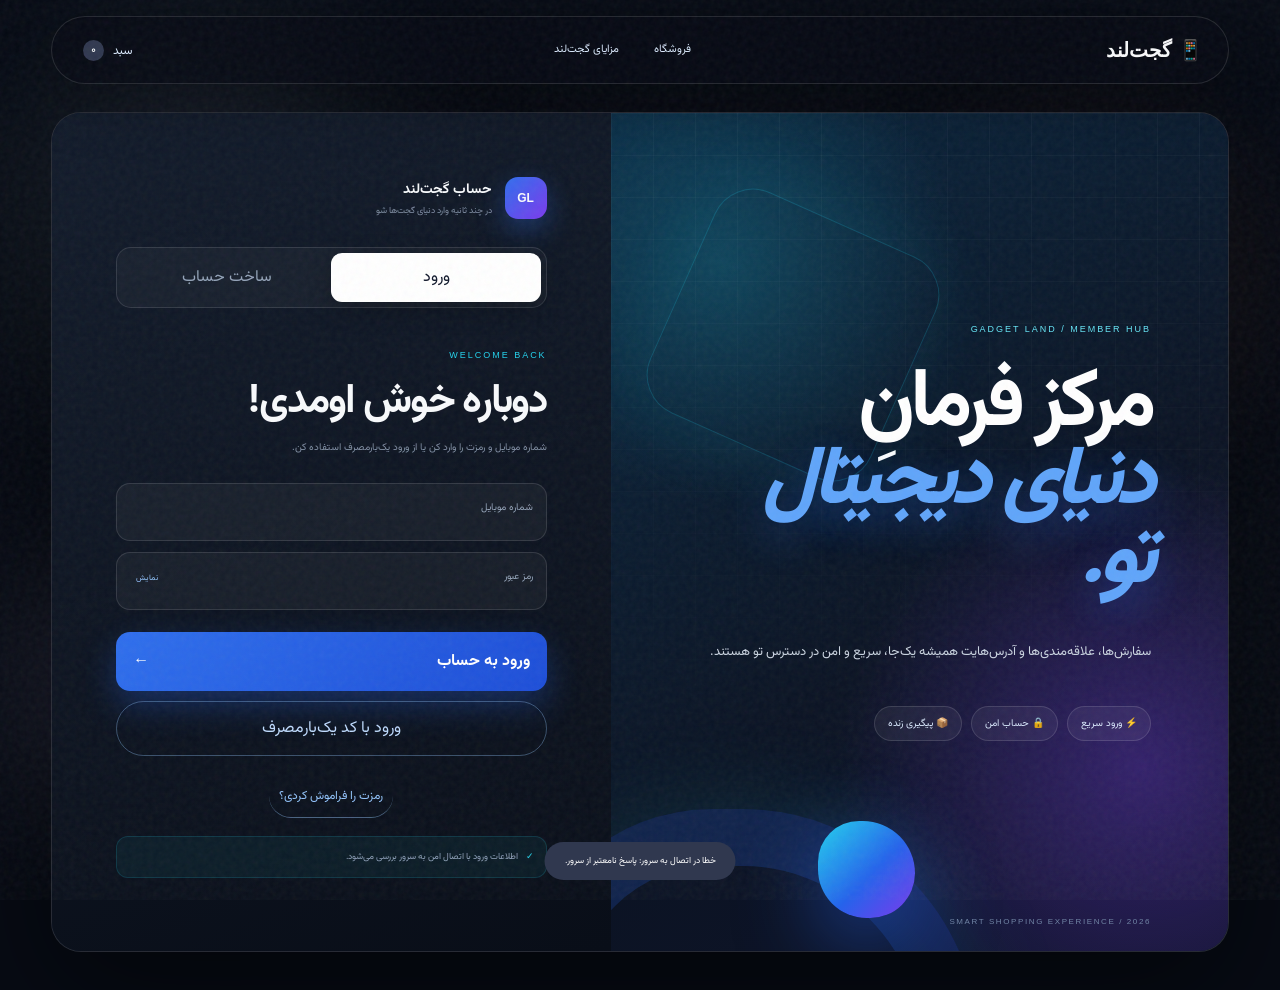
==== account.html @ 2167bb71 "first commit" ====
<!doctype html><html lang="fa" dir="rtl"><head><meta charset="UTF-8"><meta name="viewport" content="width=device-width,initial-scale=1"><title>حساب من — گجت‌لند</title><link rel="preconnect" href="https://fonts.googleapis.com"><link rel="preconnect" href="https://fonts.gstatic.com" crossorigin><link href="https://fonts.googleapis.com/css2?family=Vazirmatn:wght@300;400;500;600;700;800&display=swap" rel="stylesheet"><link rel="stylesheet" href="styles.css?v=8"><link rel="stylesheet" href="responsive.css"><link rel="stylesheet" href="account.css"><link rel="stylesheet" href="account-enhancements.css?v=1"><link rel="stylesheet" href="customer-experience.css?v=1"><link rel="stylesheet" href="address-management.css?v=1"><link rel="stylesheet" href="auth-moderation.css?v=1"><link rel="stylesheet" href="gadget-theme.css?v=2"><link rel="stylesheet" href="account-gadget.css?v=1"></head><body class="account-page"><canvas id="account-fluid"></canvas><div class="grain"></div><header><a class="brand brand-logo" href="index.html"><span class="gadget-logo">📱 گجت‌لند</span></a><nav><a href="shop.html">فروشگاه</a><a href="index.html#features">مزایای گجت‌لند</a></nav><div class="actions"><button onclick="location.href='checkout.html'">سبد <span class="cart-count">۰</span></button></div></header>
<main><section class="auth-shell"><div class="auth-art"><span class="eyebrow">GADGET LAND / MEMBER HUB</span><h1>مرکز فرمانِ<br><i>دنیای دیجیتال تو.</i></h1><p>سفارش‌ها، علاقه‌مندی‌ها و آدرس‌هایت همیشه یک‌جا، سریع و امن در دسترس تو هستند.</p><div class="auth-benefits"><span>⚡ ورود سریع</span><span>🔒 حساب امن</span><span>📦 پیگیری زنده</span></div><div class="auth-jewel" aria-hidden="true"><i></i></div><small>SMART SHOPPING EXPERIENCE / 2026</small></div><div class="auth-card"><div class="auth-card-head"><span class="auth-mark">GL</span><div><b>حساب گجت‌لند</b><small>در چند ثانیه وارد دنیای گجت‌ها شو</small></div></div><div class="auth-tabs"><button class="active" data-auth="login">ورود</button><button data-auth="register">ساخت حساب</button></div>
<form class="auth-form active" data-form="login" novalidate><span class="eyebrow">WELCOME BACK</span><h2>دوباره خوش اومدی!</h2><p class="auth-intro">شماره موبایل و رمزت را وارد کن یا از ورود یک‌بارمصرف استفاده کن.</p><div class="field"><input name="phone" inputmode="numeric" autocomplete="tel" maxlength="11" placeholder=" " required><label>شماره موبایل</label><small></small></div><div class="field"><input name="password" type="password" autocomplete="current-password" placeholder=" " required><label>رمز عبور</label><button type="button" class="show-pass">نمایش</button><small></small></div><button class="submit-auth">ورود به حساب <span>←</span></button><button type="button" class="forgot-open">رمزت را فراموش کردی؟</button><p class="demo-note"><i>✓</i> اطلاعات ورود با اتصال امن به سرور بررسی می‌شود.</p></form>
<form class="auth-form" data-form="register" novalidate><span class="eyebrow">CREATE YOUR ACCOUNT</span><h2>شروع یک تجربه هوشمند.</h2><p class="auth-intro">حسابت را بساز تا خرید و پیگیری سفارش‌ها ساده‌تر از همیشه باشد.</p><div class="field"><input name="name" autocomplete="name" placeholder=" " required><label>نام و نام خانوادگی</label><small></small></div><div class="field"><input name="phone" inputmode="numeric" autocomplete="tel" maxlength="11" placeholder=" " required><label>شماره موبایل</label><small></small></div><div class="field"><input name="password" type="password" autocomplete="new-password" placeholder=" " required><label>رمز عبور؛ حداقل ۸ کاراکتر</label><button type="button" class="show-pass">نمایش</button><small></small></div><label class="consent"><input type="checkbox" required><i></i><span>قوانین حریم خصوصی و شرایط عضویت را می‌پذیرم.</span></label><button class="submit-auth">ساخت حساب <span>←</span></button></form></div></section>
<section class="dashboard"><aside class="dash-nav"><a class="brand brand-logo" href="index.html"><span class="gadget-logo">📱 گجت‌لند</span></a><div class="member"><div class="avatar">—</div><div><b data-user-name>در حال بارگذاری</b><small data-user-phone>—</small></div></div><nav><button class="active" data-panel="overview"><i>◇</i>نمای کلی</button><button data-panel="orders"><i>□</i>سفارش‌های من <span>۰</span></button><button data-panel="favorites"><i>♡</i>علاقه‌مندی‌ها <span>۰</span></button><button data-panel="addresses"><i>⌖</i>آدرس‌ها</button><button data-panel="profile"><i>○</i>اطلاعات حساب</button></nav><button class="logout">خروج از حساب ←</button></aside><div class="dash-content"><div class="dash-top"><div><span class="eyebrow">MY gadgetland</span><h1>سلام، <i data-first-name>دوست من</i>.</h1></div><a href="shop.html">ادامه خرید ←</a></div>
<section class="dash-panel active" data-panel-view="overview"><div class="stat-grid"><article><span>در حال بارگذاری اطلاعات حساب…</span></article></div><div class="current-order"><p>در حال دریافت سفارش‌ها از سرور…</p></div></section>
<section class="dash-panel" data-panel-view="orders"><div class="section-title"><div><span class="eyebrow">ORDER HISTORY</span><h2>سفارش‌های من</h2></div></div><div class="order-list"><p>در حال دریافت سفارش‌ها…</p></div></section>
<section class="dash-panel" data-panel-view="favorites"><div class="section-title"><div><span class="eyebrow">SAVED PIECES</span><h2>علاقه‌مندی‌ها</h2></div></div><div class="favorite-grid"><p>در حال دریافت علاقه‌مندی‌ها…</p></div></section>
<section class="dash-panel" data-panel-view="addresses"><div class="section-title"><div><span class="eyebrow">ADDRESS BOOK</span><h2>آدرس‌های من</h2></div><button class="add-address">+ آدرس جدید</button></div><div class="address-list"><p>در حال دریافت آدرس‌ها…</p></div><form class="address-form"></form></section>
<section class="dash-panel" data-panel-view="profile"><div class="section-title"><div><span class="eyebrow">PROFILE</span><h2>اطلاعات حساب</h2></div></div><form class="profile-form"><p>در حال دریافت پروفایل…</p></form></section></div></section></main>
<div class="forgot-modal"><div><button class="forgot-close">×</button><span class="eyebrow">RESET PASSWORD</span><h2>بازیابی رمز</h2><p>برای بازیابی امن حساب با پشتیبانی فروشگاه تماس بگیر.</p><div class="field"><input inputmode="numeric" placeholder=" "><label>شماره موبایل</label></div><button class="send-code">راهنمای بازیابی</button></div></div><div class="account-toast" role="status"></div><script src="account.js?v=12"></script><script src="customer-orders.js?v=1"></script><script src="account-otp.js?v=2"></script><script src="account-addresses.js?v=1"></script></body></html>
---- styles.css ----
@keyframes loader-failsafe{to{opacity:0;visibility:hidden;pointer-events:none}}.loader{animation:loader-failsafe .35s 3s forwards}
:root{--ink:#30384f;--blue:#cfe8ff;--red:#ffb8b4;--yellow:#ffe796;--white:#fffaf2;--lilac:#d9ccff;--ease:cubic-bezier(.16,1,.3,1)}*{box-sizing:border-box}html{scroll-behavior:smooth}body{margin:0;background:var(--white);color:var(--ink);font-family:Vazirmatn,Tahoma,sans-serif;overflow-x:hidden}body.lock{overflow:hidden}a{color:inherit;text-decoration:none}button,select{font:inherit;color:inherit}button{cursor:pointer}#fluid{position:fixed;inset:0;width:100%;height:100%;z-index:-2}.grain{position:fixed;inset:0;z-index:30;pointer-events:none;opacity:.035;background-image:url("data:image/svg+xml,%3Csvg viewBox='0 0 180 180' xmlns='http://www.w3.org/2000/svg'%3E%3Cfilter id='n'%3E%3CfeTurbulence type='fractalNoise' baseFrequency='.9' numOctaves='3'/%3E%3C/filter%3E%3Crect width='100%25' height='100%25' filter='url(%23n)'/%3E%3C/svg%3E")}.loader{position:fixed;inset:0;z-index:100;background:#edf6ff;display:grid;place-content:center;gap:20px;text-align:center;clip-path:inset(0);transition:clip-path 1.1s var(--ease)}.loader.done{clip-path:inset(0 0 100%);pointer-events:none}.loader i{width:85px;height:85px;border-radius:46% 54% 38% 62%;background:linear-gradient(135deg,var(--red),var(--yellow),var(--blue));animation:morph 1.4s ease-in-out infinite alternate}.loader span,.eyebrow{font:500 9px sans-serif;letter-spacing:.22em}.loader b{font:300 11px sans-serif}header{position:fixed;z-index:20;top:18px;right:3%;left:3%;height:64px;padding:0 25px;border:1px solid rgba(255,255,255,.75);background:rgba(255,255,255,.4);backdrop-filter:blur(20px);border-radius:99px;display:flex;align-items:center;justify-content:space-between;box-shadow:0 15px 45px rgba(63,79,116,.08)}.brand{font:700 19px sans-serif}.brand sup{color:#ff6d67}header nav{display:flex;gap:35px;font-size:11px}header nav a{border-bottom:1px solid transparent;transition:.3s}header nav a:hover{border-color:currentColor}.actions{display:flex;gap:8px}.actions button{border:0;background:transparent;font-size:12px}.actions [data-cart]{border:1px solid rgba(48,56,79,.3);border-radius:99px;padding:8px 14px}.cart-count{display:inline-grid;place-items:center;background:var(--ink);color:white;width:21px;height:21px;border-radius:50%;margin-right:6px}
.hero{height:100svh;min-height:700px;position:relative;overflow:hidden;padding:120px 6vw 50px;display:flex;align-items:center}.hero-media{position:absolute;inset:0}.hero-media:after{content:"";position:absolute;inset:0;background:linear-gradient(90deg,transparent 22%,rgba(255,250,242,.2) 52%,rgba(255,250,242,.9) 82%)}.hero-media img{width:100%;height:100%;object-fit:cover;animation:heroFloat 9s ease-in-out infinite alternate}.halo{position:absolute;left:23%;top:42%;width:25vw;aspect-ratio:1;border:1px solid rgba(255,255,255,.8);border-radius:50%;box-shadow:0 0 0 30px rgba(255,255,255,.1),0 0 0 70px rgba(255,255,255,.06);animation:pulse 4s ease-in-out infinite}.hero-copy{position:relative;z-index:2;width:52%;margin-right:auto}.hero h1{font-size:clamp(5rem,11vw,11rem);line-height:.75;letter-spacing:-.08em;margin:35px 0}.hero h1 span{display:block}.hero h1 i{font-weight:300;color:#e96f69}.hero-copy p{max-width:390px;line-height:2;font-size:13px}.cta{margin-top:26px;width:190px;border:1px solid rgba(48,56,79,.38);border-radius:99px;padding:9px 10px 9px 20px;display:flex;align-items:center;justify-content:space-between;font-size:11px}.cta b{display:grid;place-items:center;width:43px;height:43px;border-radius:50%;background:var(--ink);color:white}.tag{position:absolute;z-index:3;width:95px;height:95px;border:1px solid white;border-radius:50%;background:rgba(255,255,255,.25);backdrop-filter:blur(10px);display:grid;place-content:center;text-align:center;font:8px/1.5 sans-serif;letter-spacing:.15em}.t1{left:7%;top:24%;animation:tagFloat 4s ease-in-out infinite}.t2{left:39%;bottom:17%;animation:tagFloat 5s -2s ease-in-out infinite}.side-index{position:absolute;z-index:3;right:3%;top:45%;writing-mode:vertical-rl;font:9px sans-serif}.side-index i{display:inline-block;width:1px;height:65px;background:currentColor;margin:12px 4px}.scroll-note{position:absolute;z-index:3;left:5%;bottom:28px;font-size:9px}.scroll-note i{display:inline-block;width:65px;height:1px;background:currentColor;margin-right:12px}.marquee{background:var(--ink);color:white;padding:12px 0;overflow:hidden;white-space:nowrap;transform:rotate(-1deg);position:relative;z-index:4}.marquee div{font:10px sans-serif;letter-spacing:.13em;word-spacing:22px;animation:marquee 18s linear infinite}
.intro{min-height:100vh;padding:12vw 7vw;position:relative;background:linear-gradient(145deg,#fffaf2,#f6e9ff 55%,#dff3ff);overflow:hidden}.intro h2,.catalog h2,.journal h2,footer h2{font-size:clamp(3.8rem,8vw,8.5rem);line-height:.95;letter-spacing:-.06em;margin:5vw 0;position:relative;z-index:2}.intro h2 em,.catalog h2 i,.journal h2 i,footer h2 i{font-weight:300}.intro-foot{display:flex;justify-content:flex-end;gap:12vw;align-items:end;position:relative;z-index:2}.intro-foot p{max-width:420px;line-height:2}.intro-foot span{font-size:10px;line-height:2}.intro-orb{position:absolute;width:42vw;aspect-ratio:1;left:-10%;bottom:-30%;background:linear-gradient(135deg,var(--red),var(--yellow),var(--blue));border-radius:60% 40% 55% 45%;filter:blur(3px);box-shadow:0 0 80px rgba(159,169,255,.35);animation:morph 6s ease-in-out infinite alternate}
.catalog{background:#fffaf3;padding:11vw 5vw;position:relative}.catalog-head{display:flex;justify-content:space-between;align-items:end}.catalog-head h2{margin-bottom:30px}.catalog-tools{display:flex;gap:30px;align-items:center;font-size:10px}.catalog-tools button,.catalog-tools select{border:0;border-bottom:1px solid;background:transparent;padding:10px}.filters{border-top:1px solid rgba(48,56,79,.18);border-bottom:1px solid rgba(48,56,79,.18);padding:17px 0;display:flex;gap:7vw;margin-bottom:45px;max-height:100px;transition:.5s var(--ease);overflow:hidden}.filters.closed{max-height:0;padding:0;border:0}.filters div{display:flex;align-items:center;gap:8px}.filters span{font-size:9px;margin-left:15px;opacity:.55}.filters button{border:1px solid rgba(48,56,79,.18);background:transparent;border-radius:99px;padding:7px 13px;font-size:10px}.filters button.active{background:var(--ink);color:white}.product-grid{display:grid;grid-template-columns:repeat(3,1fr);gap:14px}.product{transition:.6s var(--ease)}.product.hide{display:none}.product-media{height:48vw;max-height:620px;position:relative;overflow:hidden;background:var(--tone);border-radius:3px}.product-art{position:absolute;inset:0;display:grid;place-items:center}.jewel{width:42%;aspect-ratio:1;border:clamp(10px,1.4vw,21px) solid var(--metal);border-radius:50%;box-shadow:inset 5px 7px 12px rgba(255,255,255,.8),5px 15px 25px rgba(67,72,99,.16);transform:rotate(-20deg);transition:1s var(--ease)}.jewel:after{content:"";position:absolute;width:28%;aspect-ratio:1;background:var(--gem);border:5px solid var(--metal);border-radius:45% 55% 50%;top:2%;left:50%;transform:translate(-50%,-50%);box-shadow:0 5px 18px rgba(72,83,130,.2)}.product:hover .jewel{transform:rotate(18deg) scale(1.13)}.product-media:after{content:"";position:absolute;inset:0;background:linear-gradient(120deg,transparent 35%,rgba(255,255,255,.55) 50%,transparent 65%);transform:translateX(-120%);transition:1s}.product:hover .product-media:after{transform:translateX(120%)}.badge{position:absolute;top:15px;right:15px;background:white;padding:6px 10px;border-radius:99px;font-size:8px}.quick{position:absolute;right:12px;left:12px;bottom:12px;border:0;background:rgba(255,255,255,.82);backdrop-filter:blur(12px);padding:13px;transform:translateY(70px);transition:.5s var(--ease)}.product:hover .quick{transform:none}.product-info{display:flex;justify-content:space-between;padding:15px 4px}.product-info h3{font-size:13px;margin:0 0 5px}.product-info span,.product-info small{font-size:10px}.product-info small{opacity:.5}.more{display:block;margin:70px auto 0;border:1px solid;border-radius:99px;background:transparent;padding:16px 25px}.more span{margin-right:35px}
.journal{min-height:100vh;background:var(--yellow);display:grid;grid-template-columns:1fr 1fr;align-items:center;padding:8vw;gap:8vw}.journal-visual{height:70vh;background:linear-gradient(145deg,var(--red),var(--lilac),var(--blue));position:relative;display:grid;place-items:center;overflow:hidden}.journal-visual>span{font:700 clamp(2rem,5vw,5rem)/.9 sans-serif;color:white;z-index:2}.jewel-loop{position:absolute;width:52%;aspect-ratio:1;border:28px solid white;border-radius:50%;box-shadow:0 20px 50px rgba(60,60,100,.18);animation:loop 8s linear infinite}.journal p{line-height:2;max-width:380px}.journal a{display:inline-block;margin-top:25px;border-bottom:1px solid;font-size:11px}footer{padding:10vw 6vw 3vw;background:var(--ink);color:white}footer h2{color:white}footer h2 i{color:var(--yellow)}footer>div{display:flex;justify-content:space-between;border-top:1px solid #626a7c;padding-top:25px;font:9px sans-serif}
.cart{position:fixed;z-index:51;top:0;left:0;width:min(440px,100%);height:100%;background:#fffaf3;padding:25px;transform:translateX(-105%);transition:.7s var(--ease);display:flex;flex-direction:column}.cart.open{transform:none}.cart-head{display:flex;justify-content:space-between;border-bottom:1px solid #ddd}.cart-close{border:0;background:none;font-size:28px}.cart-items{overflow:auto}.cart-empty{text-align:center;margin:auto}.cart-empty div{font-size:50px;color:#f09a96}.cart-foot{border-top:1px solid #ddd;padding-top:20px;display:none}.cart-foot>div{display:flex;justify-content:space-between}.cart-foot>button{width:100%;border:0;background:var(--ink);color:white;padding:16px;margin-top:18px}.cart-item{display:grid;grid-template-columns:70px 1fr auto;gap:12px;padding:15px 0;border-bottom:1px solid #eee}.cart-thumb{background:var(--tone);display:grid;place-items:center}.cart-thumb i{width:30px;height:30px;border:6px solid silver;border-radius:50%}.cart-item h4{margin:5px 0;font-size:12px}.cart-item button{border:0;background:none}.scrim{position:fixed;z-index:50;inset:0;background:rgba(35,40,55,.25);backdrop-filter:blur(4px);opacity:0;pointer-events:none;transition:.5s}.scrim.on{opacity:1;pointer-events:auto}.toast{position:fixed;z-index:60;bottom:25px;right:50%;transform:translate(50%,90px);background:var(--ink);color:white;padding:12px 25px;border-radius:99px;font-size:10px;transition:.5s}.toast.show{transform:translate(50%,0)}.cursor{position:fixed;z-index:80;top:0;left:0;width:32px;height:32px;border:1px solid #596078;border-radius:50%;pointer-events:none}.cursor i{position:absolute;width:4px;height:4px;background:#596078;border-radius:50%;inset:13px}
@keyframes morph{to{border-radius:35% 65% 63% 37%;transform:rotate(25deg) scale(1.08)}}@keyframes heroFloat{to{transform:scale(1.045) translateY(-8px)}}@keyframes pulse{50%{transform:scale(1.12);opacity:.55}}@keyframes tagFloat{50%{transform:translateY(-14px) rotate(5deg)}}@keyframes marquee{to{transform:translateX(50%)}}@keyframes loop{to{transform:rotateY(360deg) rotateZ(25deg)}}
@media(max-width:800px){.cursor{display:none}header{padding:0 15px}header nav{display:none}.hero{min-height:650px}.hero-media:after{background:linear-gradient(0deg,rgba(255,250,242,.95),transparent 70%)}.hero-media img{object-position:35% center}.hero-copy{width:100%;align-self:flex-end}.hero h1{font-size:21vw}.tag{width:70px;height:70px}.t1{top:17%}.t2{left:auto;right:8%;bottom:38%}.catalog,.intro{padding:28vw 20px}.intro h2,.catalog h2,.journal h2{font-size:15vw}.intro-foot,.catalog-head{display:block}.catalog-tools{margin:35px 0}.filters{display:block;max-height:180px}.filters div{overflow:auto;margin:8px 0}.filters button{white-space:nowrap}.product-grid{grid-template-columns:repeat(2,1fr);gap:8px}.product-media{height:65vw}.quick{transform:none;font-size:9px}.journal{grid-template-columns:1fr;padding:25vw 20px}.journal-visual{height:55vh}footer{padding:25vw 20px 30px}}@media(prefers-reduced-motion:reduce){*{animation-duration:.01ms!important;scroll-behavior:auto!important}}
.cursor{opacity:0;transform:translate3d(-64px,-64px,0);transition:opacity .18s ease}.cursor.is-active{opacity:1}
/* Keep the longevity badge clear of the hero headline on mobile. */
@media(max-width:800px){.hero .t2{left:7%;right:auto;top:31%;bottom:auto}}
---- responsive.css ----
.liquid-balls{position:absolute;inset:0;z-index:2;pointer-events:none}.liquid-ball{position:absolute;display:block;border-radius:48% 52% 44% 56%;will-change:transform;box-shadow:inset -12px -14px 28px rgba(70,78,115,.12),inset 10px 12px 24px rgba(255,255,255,.62),0 24px 55px rgba(65,83,130,.15);animation:ballMorph 6s ease-in-out infinite alternate}.ball-blue{width:105px;height:105px;left:46%;top:18%;background:radial-gradient(circle at 32% 25%,#fff,#acd9ff 45%,#91bff0)}.ball-red{width:72px;height:72px;left:17%;bottom:10%;background:radial-gradient(circle at 30% 20%,#ffece8,#ffaaa5 50%,#ee827e);animation-delay:-2s}.ball-yellow{width:54px;height:54px;left:7%;top:58%;background:radial-gradient(circle at 28% 22%,#fff,#ffe58c 52%,#efc956);animation-delay:-4s}.ball-glass{width:130px;height:130px;right:43%;bottom:7%;border:1px solid rgba(255,255,255,.85);background:radial-gradient(circle at 30% 25%,rgba(255,255,255,.7),rgba(196,225,255,.18) 55%,rgba(255,184,180,.22));backdrop-filter:blur(4px);animation-delay:-3s}@keyframes ballMorph{0%{border-radius:48% 52% 44% 56%;rotate:-8deg}50%{border-radius:62% 38% 58% 42%;translate:0 -14px}100%{border-radius:39% 61% 35% 65%;rotate:12deg;translate:8px 9px}}
@media(max-width:800px){header{top:10px;right:12px;left:12px;height:55px;padding:0px 13px}.brand{font-size:16px}.actions [data-cart]{padding:6px 10px}.hero{height:100svh;min-height:680px;padding:80px 18px 26px;align-items:flex-end}.hero-media img{object-position:31% center;transform:scale(1.08)}.hero-media:after{background:linear-gradient(0deg,#fffaf2 5%,rgba(255,250,242,.9) 35%,rgba(255,250,242,.08) 68%)}.hero-copy{width:100%;padding-bottom:45px}.hero h1{font-size:20vw;line-height:.72;margin:18px 0}.hero-copy p{font-size:11px;line-height:1.9;max-width:280px}.cta{width:165px;margin-top:15px}.cta b{width:36px;height:36px}.eyebrow{font-size:7px}.side-index{display:none}.scroll-note{left:18px;bottom:16px}.tag{font-size:6px}.t1{left:7%;top:17%}.t2{right:6%;left:auto;bottom:43%}.ball-blue{width:72px;height:72px;left:70%;top:21%}.ball-red{width:52px;height:52px;left:13%;bottom:34%}.ball-yellow{width:38px;height:38px;left:52%;top:33%}.ball-glass{width:82px;height:82px;right:8%;bottom:24%}.intro{padding:25vw 18px}.intro h2{font-size:14vw}.catalog{padding:24vw 14px}.catalog h2{font-size:14vw}.catalog-tools{width:100%;gap:8px}.catalog-tools label{display:flex;align-items:center}.filters{margin-bottom:22px}.product-grid{grid-template-columns:repeat(2,minmax(0,1fr))}.product-info{display:block}.product-info>span{display:block;margin-top:5px}.product-info h3{font-size:11px}.product-media{height:68vw}.journal{padding:22vw 18px;gap:40px}.journal h2{font-size:14vw}.journal-visual{height:52vh}.cart{padding:18px}.intro-orb{width:95vw}.cursor{display:none}}
@media(max-width:390px){.actions>button:first-child{display:none}.hero h1{font-size:22vw}.hero-copy p{max-width:245px}.tag.t2{display:none}.product-grid{grid-template-columns:1fr}.product-media{height:112vw}.product-info{display:flex}.filters div{gap:5px}.filters button{padding:6px 10px}.journal-visual{height:46vh}}
---- account.css ----
.account-page{min-height:100vh;background:#f8f5ef}.account-page header{position:absolute}.account-page main{min-height:100vh;padding:115px 4vw 50px}.auth-shell{min-height:calc(100vh - 165px);display:grid;grid-template-columns:1.08fr .92fr;max-width:1350px;margin:auto;box-shadow:0 35px 100px rgba(53,61,88,.12)}.auth-art{position:relative;overflow:hidden;padding:7vw;background:linear-gradient(145deg,#cde7ff,#eee2ff 50%,#ffd9ce);display:flex;flex-direction:column;justify-content:center}.auth-art h1{font-size:clamp(5rem,9vw,10rem);line-height:.72;letter-spacing:-.08em;margin:35px 0;position:relative;z-index:2}.auth-art h1 i{color:#ec716b;font-weight:300}.auth-art p{max-width:390px;font-size:11px;line-height:2}.auth-art>small{position:absolute;bottom:25px;font:8px sans-serif;letter-spacing:.2em}.auth-jewel{position:absolute;width:35vw;aspect-ratio:1;left:-12%;bottom:-25%;border:4vw solid rgba(255,255,255,.46);border-radius:45% 55% 52% 48%;animation:accountMorph 7s ease-in-out infinite alternate}.auth-jewel i{position:absolute;width:28%;aspect-ratio:1;background:linear-gradient(135deg,#fff,#ffe795 40%,#ff9c96);border-radius:44% 56% 48% 52%;right:2%;top:-13%;box-shadow:0 20px 50px #505a8044}.auth-card{background:rgba(255,252,246,.86);padding:clamp(35px,6vw,90px);display:flex;flex-direction:column;justify-content:center}.auth-tabs{display:flex;border-bottom:1px solid #d0d1d3;margin-bottom:45px}.auth-tabs button{flex:1;border:0;background:none;padding:14px;opacity:.4}.auth-tabs button.active{opacity:1;border-bottom:2px solid #30384f}.auth-form{display:none}.auth-form.active{display:block;animation:formIn .6s var(--ease)}.auth-form h2{font-size:clamp(2.5rem,4vw,4.5rem);margin:18px 0 35px}.field{position:relative;margin:13px 0}.field input{width:100%;border:1px solid #ced0d2;background:rgba(255,255,255,.45);padding:24px 14px 10px;outline:0}.field label{position:absolute;right:14px;top:17px;font-size:10px;transition:.25s;pointer-events:none}.field input:focus+label,.field input:not(:placeholder-shown)+label{top:7px;font-size:7px;color:#e36b66}.field small{color:#d04e49;font-size:8px}.field.invalid input{border-color:#d95b55}.show-pass{position:absolute;left:10px;top:15px;border:0;background:none;font-size:8px}.submit-auth,.send-code{width:100%;display:flex;justify-content:space-between;background:#30384f;color:white;border:0;padding:17px;margin-top:22px}.submit-auth:hover{background:#ed716b}.forgot-open{display:block;margin:18px auto;border:0;border-bottom:1px solid;background:none;font-size:9px}.demo-note{background:#fff0b5;padding:12px;font-size:8px;line-height:1.8}.consent{display:flex;align-items:center;gap:8px;font-size:8px;margin:18px 0}.consent input{width:16px;height:16px}.dashboard{display:none;min-height:100vh;margin:-115px -4vw -50px;background:#f7f5ef}.dashboard.show{display:grid;grid-template-columns:265px 1fr}.dash-nav{height:100vh;position:sticky;top:0;background:#30384f;color:#fff;padding:38px 25px;display:flex;flex-direction:column}.member{display:flex;gap:12px;align-items:center;margin:60px 0 35px}.avatar{width:45px;height:45px;background:linear-gradient(135deg,#ffd0cb,#cfe7ff);color:#30384f;display:grid;place-items:center;border-radius:50%}.member div:last-child{display:grid}.member small{font-size:8px;opacity:.5}.dash-nav nav{display:grid;gap:6px}.dash-nav nav button{border:0;background:transparent;color:#fff;text-align:right;padding:13px;display:flex;gap:10px;align-items:center;font-size:10px;opacity:.55}.dash-nav nav button.active{opacity:1;background:#ffffff12}.dash-nav nav button span{margin-right:auto;background:#ed716b;padding:2px 7px;border-radius:10px}.logout{margin-top:auto;border:0;background:none;color:#fff;text-align:right;font-size:9px;opacity:.6}.dash-content{padding:55px clamp(25px,6vw,90px)}.dash-top{display:flex;justify-content:space-between;align-items:flex-end;margin-bottom:55px}.dash-top h1{font-size:clamp(3.5rem,6vw,7rem);line-height:.8;margin:20px 0 0}.dash-top h1 i{font-weight:300;color:#ed716b}.dash-top a{font-size:10px;border-bottom:1px solid}.dash-panel{display:none}.dash-panel.active{display:block;animation:formIn .6s var(--ease)}.stat-grid{display:grid;grid-template-columns:repeat(3,1fr);gap:12px}.stat-grid article{background:#fff;padding:25px;display:grid;min-height:160px}.stat-grid span{font-size:9px}.stat-grid b{font-size:40px;font-weight:300}.stat-grid small{font-size:8px;color:#787d8c}.current-order{background:#fff;margin-top:12px;padding:30px}.section-title{display:flex;justify-content:space-between;align-items:center;margin-bottom:25px}.section-title h2{font-size:28px;margin:8px 0}.section-title button{border:0;border-bottom:1px solid;background:none;font-size:9px}.order-card{display:grid;grid-template-columns:1fr auto;gap:20px;border-top:1px solid #ddd;padding-top:22px}.order-product{display:flex;align-items:center;gap:15px}.order-product>div:last-child{display:grid}.order-product small{font-size:8px;color:#777d8d}.mini-ring{width:70px;height:70px;background:#d9ebff;position:relative}.mini-ring:before,.favorite-art i{content:'';position:absolute;width:35px;height:35px;border:9px solid #f1f3f5;border-radius:50%;inset:18px}.order-meta{display:grid;text-align:left;font-size:9px}.timeline{grid-column:1/-1;display:grid;grid-template-columns:repeat(4,1fr);margin-top:15px}.timeline span{border-top:2px solid #d4d5d8;padding-top:12px;font-size:8px}.timeline span.done,.timeline span.active{border-color:#ed716b}.order-list{display:grid;gap:10px}.order-list article{background:#fff;padding:25px;display:grid;grid-template-columns:1fr auto auto;align-items:center;gap:35px}.order-list h3{margin:10px 0 4px}.order-list small{font-size:8px;color:#777}.order-list button{border:0;background:none;font-size:9px}.status{font-size:8px;padding:4px 9px;border-radius:20px}.processing{background:#fff0b5}.delivered{background:#d9f1e2}.favorite-grid{display:grid;grid-template-columns:repeat(3,1fr);gap:12px}.favorite-grid article{background:#fff;padding:10px;position:relative}.favorite-grid article>button{position:absolute;z-index:2;left:16px;top:16px;border:0;background:#fff;width:28px;height:28px;border-radius:50%}.favorite-art{height:260px;background:linear-gradient(145deg,var(--tone),#fff1d5);position:relative}.favorite-art i{width:90px;height:90px;border-width:20px;inset:80px calc(50% - 65px)}.favorite-grid h3{margin:15px 5px 5px}.favorite-grid p{font-size:9px;margin:0 5px 10px}.address-list article{background:#fff;padding:28px;position:relative}.address-list article>span{background:#dcecff;padding:4px 9px;font-size:7px}.address-list p{font-size:10px}.address-list small{font-size:8px}.address-list button{position:absolute;left:20px;top:20px;border:0;background:none;border-bottom:1px solid}.address-form{display:none;background:#fff;padding:25px;margin-top:12px;gap:10px}.address-form.open{display:grid}.address-form input,.address-form textarea,.profile-form input{padding:14px;border:1px solid #d4d5d6;background:#fff}.address-form textarea{height:80px}.address-form div{display:flex;gap:8px}.address-form button,.profile-form button{border:0;background:#30384f;color:#fff;padding:13px 20px}.profile-form{background:#fff;padding:30px;display:grid;grid-template-columns:1fr 1fr;gap:20px}.profile-form label{display:grid;gap:8px;font-size:9px}.profile-form button{grid-column:1/-1;width:max-content}.forgot-modal{position:fixed;z-index:90;inset:0;background:#30384f55;backdrop-filter:blur(10px);display:grid;place-items:center;opacity:0;pointer-events:none;transition:.4s}.forgot-modal.open{opacity:1;pointer-events:auto}.forgot-modal>div{width:min(480px,90%);background:#fffaf3;padding:45px;position:relative}.forgot-modal h2{font-size:40px}.forgot-modal p{font-size:10px;line-height:2}.forgot-close{position:absolute;left:15px;top:15px;border:0;background:none;font-size:22px}.account-toast{position:fixed;z-index:100;bottom:20px;right:50%;translate:50% 90px;background:#30384f;color:#fff;padding:12px 20px;border-radius:40px;font-size:9px;transition:.4s}.account-toast.show{translate:50% 0}#account-fluid{position:fixed;inset:0;width:100%;height:100%;z-index:-1}@keyframes accountMorph{to{transform:rotate(25deg) scale(1.08);border-radius:58% 42% 43% 57%}}@keyframes formIn{from{opacity:0;transform:translateY(25px)}}
@media(max-width:900px){.account-page main{padding:80px 12px 25px}.auth-shell{display:block}.auth-art{min-height:44vh;padding:80px 22px 35px}.auth-art h1{font-size:20vw}.auth-art p{max-width:260px}.auth-jewel{width:70vw;border-width:10vw}.auth-card{padding:40px 20px}.dashboard{margin:-80px -12px -25px}.dashboard.show{display:block}.dash-nav{height:auto;position:relative;padding:18px;display:block}.dash-nav>.brand{display:none}.member{margin:0 0 15px}.dash-nav nav{display:flex;overflow:auto}.dash-nav nav button{white-space:nowrap}.logout{position:absolute;left:18px;top:28px}.dash-content{padding:35px 14px}.dash-top{align-items:flex-start}.dash-top h1{font-size:15vw}.dash-top a{font-size:8px}.stat-grid{grid-template-columns:1fr}.order-card{grid-template-columns:1fr}.order-meta{text-align:right}.timeline{overflow:auto}.timeline span{min-width:90px}.order-list article{grid-template-columns:1fr;gap:10px}.favorite-grid{grid-template-columns:1fr 1fr;gap:7px}.favorite-art{height:48vw}.favorite-art i{width:55px;height:55px;border-width:12px;inset:calc(50% - 38px)}.profile-form{grid-template-columns:1fr}.section-title h2{font-size:22px}}
---- account-enhancements.css ----
.favorite-grid img{width:100%;height:260px;object-fit:cover;background:#f1efea}
.order-detail{grid-column:1/-1;border-top:1px solid #e1e1de;padding-top:15px}
.account-order-items{display:grid;gap:8px}
.account-order-items>div{display:flex;gap:12px;align-items:center;background:#faf9f6;padding:10px}
.account-order-items img{width:52px;height:52px;object-fit:cover}
.account-order-items span{display:grid}.account-order-items small{font-size:8px}.account-order-items strong{margin-right:auto}
.password-section{grid-column:1/-1;border-top:1px solid #ddd;padding-top:20px;display:grid;grid-template-columns:repeat(3,1fr);gap:14px}
.password-section h3{grid-column:1/-1;margin:0}.password-section button{grid-column:1/-1}
.profile-form label small{color:#777;font-size:8px}
.status.pending,.status.confirmed{background:#dcecff}.status.sent{background:#ffdcd8}.status.cancelled{background:#eee}
@media(max-width:900px){.favorite-grid img{height:48vw}.password-section{grid-template-columns:1fr}.order-detail{width:100%;overflow:auto}.account-order-items>div{min-width:480px}}
---- customer-experience.css ----
.slide-product{position:relative}.slide-product .product-favorite{position:absolute;left:12px;top:12px;z-index:3;width:44px;height:44px;display:grid;place-items:center;border:1px solid #d8d6d0;border-radius:50%;background:#fff;color:#30384f;font-size:25px;line-height:1;cursor:pointer;box-shadow:0 2px 8px #30384f15}.slide-product .product-favorite:hover,.slide-product .product-favorite.is-favorite{color:#b64150;background:#fff2f3;border-color:#dfadb3}.product-favorite:focus-visible,.wishlist:focus-visible{outline:3px solid #8bbdf1;outline-offset:3px}.product-favorite:disabled{opacity:.5}.secondary-actions .wishlist{padding:12px;border:1px solid #d7d4cc;border-radius:6px;font-size:12px;background:#fff}.secondary-actions .wishlist.is-favorite{color:#a33544;background:#fff0f2}.favorite-notice{position:fixed;z-index:100;bottom:25px;left:50%;transform:translate(-50%,100px);max-width:90vw;padding:13px 22px;background:#30384f;color:#fff;border-radius:20px;font:12px Tahoma,sans-serif;transition:transform .2s}.favorite-notice.show{transform:translate(-50%,0)}
.review-list{display:grid;gap:16px;margin:25px 0}.review-list article{padding:24px;border:1px solid #ddd9d0;border-radius:10px;background:#fff}.review-list article>div{display:flex;justify-content:space-between;gap:12px}.review-list article span{color:#a87913}.review-list article p{white-space:pre-wrap;overflow-wrap:anywhere}.review-list time{font-size:11px;color:#717687}.review-form,.review-login{background:#fff;border:1px solid #ddd9d0;border-radius:12px;padding:28px;margin-top:24px;display:grid;gap:12px}.review-form h3,.review-login h3{margin:0;font-size:20px}.review-form p,.review-login p{margin:0;font-size:12px}.review-form fieldset{padding:0;border:0;margin:10px 0}.review-form legend,.review-form>label{font-size:13px;margin-bottom:10px}.review-stars{display:flex;gap:8px;flex-wrap:wrap}.review-stars label{position:relative;cursor:pointer}.review-stars input{position:absolute;opacity:0;width:100%;height:100%;margin:0}.review-stars span{display:block;padding:10px 14px;border:1px solid #d4d0c7;border-radius:6px;font-size:14px}.review-stars input:checked+span{background:#fff1c7;color:#805900;border-color:#b38b2b}.review-stars input:focus-visible+span{outline:3px solid #8bbdf1}.review-form textarea{width:100%;resize:vertical;min-height:140px;padding:14px;border:1px solid #ccc6bb;border-radius:6px;font:14px Vazirmatn,Tahoma,sans-serif;color:#30384f;line-height:1.9}.review-form small{font-size:11px;color:#717687}.review-form button,.review-login a{justify-self:start;padding:13px 24px;background:#30384f;color:#fff;border:0;border-radius:6px;text-decoration:none;font:13px Vazirmatn,Tahoma,sans-serif}.review-form button:disabled{opacity:.6}.review-form .review-feedback{color:#30384f;min-height:22px}
.customer-order-summary dl,.customer-order-address,.customer-order-totals{display:grid;gap:10px;margin:16px 0}.order-detail dl>div{display:grid;grid-template-columns:140px minmax(0,1fr);gap:10px;border-bottom:1px solid #e5e2da;padding:8px}.order-detail dd{margin:0;white-space:pre-wrap;overflow-wrap:anywhere}.order-detail dt{color:#717687}.order-detail h4{font-size:15px;margin:24px 0 10px}.customer-order-actions{display:flex;gap:10px;flex-wrap:wrap}.order-list .customer-order-actions button,.order-list .customer-order-edit button{border:1px solid #30384f;border-radius:5px;background:#30384f;color:#fff;padding:12px 16px;min-height:44px;margin:0}.order-list .customer-order-actions .order-danger{background:#fff;color:#a33544;border-color:#a33544}.order-policy{font-size:11px;line-height:1.9;color:#717687}.customer-order-edit{display:grid;grid-template-columns:1fr 1fr;gap:14px;background:#faf9f6;padding:20px;margin-top:20px}.customer-order-edit h4,.customer-order-edit>div{grid-column:1/-1}.customer-order-edit label{display:grid;gap:8px;font-size:12px}.customer-order-edit input,.customer-order-edit textarea{width:100%;min-width:0;padding:12px;border:1px solid #d7d4cc;background:#fff;font:inherit}.customer-transactions{font-size:12px;line-height:1.9}.order-detail [hidden]{display:none!important}
@media(max-width:600px){.review-form,.review-login,.review-list article{padding:18px}.review-stars span{padding:10px}.customer-order-edit{grid-template-columns:1fr;padding:14px}.order-detail dl>div{grid-template-columns:100px minmax(0,1fr)}.order-detail .account-order-items>div{min-width:0;flex-wrap:wrap}.order-detail .account-order-items strong{width:100%}.order-detail{font-size:12px}.customer-order-actions button{flex:1}}
@media print{body:has(.printing-order) *{visibility:hidden!important}body:has(.printing-order) .printing-order,body:has(.printing-order) .printing-order *{visibility:visible!important}.printing-order{position:absolute!important;inset:0!important;width:100%!important;background:#fff!important;color:#000!important;padding:20px!important;border:0!important}.printing-order .customer-order-actions,.printing-order [data-order-edit],.printing-order [data-order-message],.printing-order .order-policy{display:none!important}.printing-order img{max-width:50px}.printing-order dl>div{break-inside:avoid}}
.catalog a.more{width:fit-content;color:inherit;text-decoration:none;text-align:center}
---- address-management.css ----
.checkout-address-book{background:#fff;border:1px solid #ddd7cc;border-radius:8px;padding:20px;margin:0 0 22px;font-size:13px;display:grid;gap:12px}.checkout-address-book select{width:100%;min-width:0;padding:13px;background:#fff;border:1px solid #d7d0c4;font:inherit;color:#30384f}.checkout-address-book p{margin:0;line-height:1.9;font-size:12px}.address-actions{display:flex;gap:10px;margin-top:12px}.address-actions button{padding:10px 18px!important;min-height:44px;border:1px solid #30384f!important;border-radius:5px}.management-delete{padding:11px 14px;border:1px solid #aa3e4a;border-radius:5px;background:#fff;color:#aa3e4a;cursor:pointer;min-height:44px}.management-delete:disabled{opacity:.4;cursor:not-allowed}.admin-user-form{padding:24px;display:grid;gap:15px}.admin-user-form label{display:grid;gap:8px}.admin-user-form input,.admin-user-form select{padding:12px;border:1px solid #d6d2c9;width:100%}.admin-user-form small{line-height:1.9}.admin-user-dialog{max-width:550px}.orders-page .order-table-card{min-width:0}
@media print{[data-delete-heading],.management-delete,.orders-page td:has(.admin-order-open),.orders-page td:has(.management-delete){display:none!important}}
---- auth-moderation.css ----
.sms-auth-flow[hidden],.sms-auth-flow [hidden]{display:none!important}.sms-auth-flow h2{font-size:28px;margin:10px 0 18px}.sms-auth-flow p{font-size:12px;line-height:1.9}.sms-auth-flow form{display:grid;gap:15px}.sms-auth-flow label{display:grid;gap:8px;font-size:12px}.sms-auth-flow input{padding:14px;width:100%;border:1px solid #ced0d2;background:#fff;font:inherit;color:#30384f}.sms-auth-flow button,.auth-form .otp-login-button{padding:14px;width:100%;border:1px solid #30384f;background:#30384f;color:#fff;font:inherit;cursor:pointer;border-radius:5px;min-height:44px}.auth-form .otp-login-button{margin-top:12px;background:transparent;color:#30384f}.sms-auth-flow .auth-back{margin-top:20px;background:transparent;color:#30384f}.sms-auth-flow button:disabled{opacity:.5;cursor:wait}.sms-auth-flow small{font-size:11px;line-height:1.9;color:#717687}.sms-auth-flow [data-otp-code]{display:grid;gap:15px}.sms-auth-flow [data-otp-message]{min-height:22px;margin:0}.auth-form .forgot-open{font-size:12px;padding:10px;min-height:44px}.moderation-toolbar{display:flex;gap:12px;margin-bottom:18px}.moderation-toolbar select{padding:12px;border:1px solid #ddd;background:#fff}.moderation-list{display:grid;gap:14px}.moderation-review{background:#fff;padding:22px;border:1px solid #ddd;border-radius:8px}.moderation-review>div{display:flex;gap:14px;align-items:center;flex-wrap:wrap}.moderation-review p{font-size:13px;line-height:2;white-space:pre-wrap;overflow-wrap:anywhere}.moderation-review small{color:#717687}.moderation-review button{padding:12px 18px;border:1px solid #30384f;border-radius:5px;background:#30384f;color:#fff;min-height:44px;cursor:pointer}.moderation-review button:disabled{opacity:.5}.moderation-review .unpublish-review{background:#fff;color:#30384f}.moderation-badge{background:#fff0b2;padding:5px 10px;border-radius:20px}.moderation-badge.approved{background:#d9f1e2}
---- gadget-theme.css ----
:root {
  --gadget-bg: #0b0d12;
  --gadget-panel: #151922;
  --gadget-surface: rgba(255, 255, 255, .07);
  --gadget-border: rgba(255, 255, 255, .14);
  --gadget-text: #f7f8fa;
  --gadget-muted: #aeb5c0;
  --gadget-accent: #2f6fed;
  --gadget-cyan: #22d3ee;
}

body { font-family: "Vazirmatn", Tahoma, sans-serif; }
.gadget-logo { color: var(--gadget-text); font-size: 20px; font-weight: 900; white-space: nowrap; }
.brand-logo { text-decoration: none; }
.brand-logo img { display: none !important; }

.account-page,
.checkout-page,
.payment-result,
body:has(.product-layout) {
  background: var(--gadget-bg) !important;
  color: var(--gadget-text);
}

.account-page header,
.checkout-page header,
body:has(.product-layout) > header {
  background: rgba(11, 13, 18, .84) !important;
  border-color: var(--gadget-border) !important;
  backdrop-filter: blur(18px);
}

button, .primary, .add-product, .place-order, .integration-panel button { border-radius: 999px !important; }
.primary, .add-product, .place-order, .integration-panel button {
  background: linear-gradient(135deg, var(--gadget-accent), #1d4ed8) !important;
  color: #fff !important;
  box-shadow: 0 10px 28px rgba(47,111,237,.35);
}

.integration-panel {
  border: 1px solid var(--gadget-border) !important;
  border-radius: 24px !important;
  background: var(--gadget-panel) !important;
  color: var(--gadget-text) !important;
}

.sidebar { background: #0e1118 !important; border-color: var(--gadget-border) !important; }
.sidebar nav button.active { background: var(--gadget-accent) !important; color: #fff !important; }
.admin-profile, .topbar, .drawer { border-color: var(--gadget-border) !important; }
.eyebrow, .category-label, .section-index { color: var(--gadget-cyan) !important; }

@media (max-width: 700px) { .gadget-logo { font-size: 16px; } }
---- account-gadget.css ----
.account-page{--auth-blue:#2f6fed;--auth-cyan:#22d3ee;--auth-ink:#070b14;--auth-panel:#101724;--auth-line:rgba(255,255,255,.12);background:#070b14!important;color:#f8fafc}.account-page #account-fluid{opacity:.22;filter:saturate(1.4) contrast(1.15)}.account-page .grain{opacity:.055}.account-page>header{top:16px;right:4%;left:4%;height:68px;background:rgba(7,11,20,.72)!important;border:1px solid rgba(255,255,255,.12)!important;box-shadow:0 18px 55px rgba(0,0,0,.28);backdrop-filter:blur(22px)}.account-page>header nav a,.account-page>header .actions button{color:#dbeafe}.account-page main{padding:112px 4vw 38px}.account-page .auth-shell{min-height:min(760px,calc(100vh - 150px));max-width:1240px;grid-template-columns:1.05fr .95fr;border:1px solid var(--auth-line);border-radius:30px;overflow:hidden;background:rgba(11,17,28,.82);box-shadow:0 40px 120px rgba(0,0,0,.5),0 0 0 1px rgba(47,111,237,.08) inset}.account-page .auth-art{isolation:isolate;padding:clamp(44px,6vw,86px);background:radial-gradient(circle at 18% 18%,rgba(34,211,238,.2),transparent 28%),radial-gradient(circle at 86% 78%,rgba(124,58,237,.34),transparent 36%),linear-gradient(145deg,#0a2740,#0b1323 58%,#10152b);color:#fff}.account-page .auth-art:before{content:"";position:absolute;inset:0;background-image:linear-gradient(rgba(255,255,255,.035) 1px,transparent 1px),linear-gradient(90deg,rgba(255,255,255,.035) 1px,transparent 1px);background-size:42px 42px;mask-image:linear-gradient(to bottom,black,transparent 82%);z-index:-1}.account-page .auth-art:after{content:"";position:absolute;width:240px;height:240px;left:10%;top:12%;border:1px solid rgba(34,211,238,.2);transform:rotate(24deg);border-radius:42px;box-shadow:0 0 80px rgba(34,211,238,.08);z-index:-1}.account-page .auth-art .eyebrow{color:#67e8f9!important}.account-page .auth-art h1{max-width:720px;font-size:clamp(3.4rem,6.4vw,7.2rem);line-height:.96;letter-spacing:-.065em;margin:32px 0 24px}.account-page .auth-art h1 i{display:inline-block;color:#60a5fa;font-weight:800;text-shadow:0 12px 42px rgba(47,111,237,.35)}.account-page .auth-art p{max-width:500px;color:#cbd5e1;font-size:13px;line-height:2}.auth-benefits{display:flex;gap:9px;flex-wrap:wrap;margin-top:28px;position:relative;z-index:3}.auth-benefits span{padding:9px 13px;border:1px solid rgba(255,255,255,.13);border-radius:999px;background:rgba(255,255,255,.055);font-size:10px;color:#dbeafe}.account-page .auth-art>small{color:#7185a5}.account-page .auth-jewel{width:min(36vw,470px);left:-15%;bottom:-38%;border-width:4.5vw;border-color:rgba(37,99,235,.2);box-shadow:0 0 100px rgba(34,211,238,.12)}.account-page .auth-jewel i{background:linear-gradient(135deg,#22d3ee,#2563eb 55%,#7c3aed);box-shadow:0 24px 80px rgba(37,99,235,.5)}.account-page .auth-card{padding:clamp(32px,5vw,72px);background:linear-gradient(160deg,rgba(18,27,43,.98),rgba(9,14,24,.98));color:#f8fafc}.auth-card-head{display:flex;align-items:center;gap:13px;margin-bottom:28px}.auth-card-head>div{display:grid;gap:3px}.auth-card-head b{font-size:14px}.auth-card-head small{font-size:9px;color:#7f8da3}.auth-mark{width:42px;height:42px;display:grid;place-items:center;border-radius:13px;background:linear-gradient(135deg,var(--auth-blue),#7c3aed);font:800 12px sans-serif;box-shadow:0 10px 28px rgba(47,111,237,.35)}.account-page .auth-tabs{padding:5px;border:1px solid var(--auth-line);border-radius:15px;background:rgba(255,255,255,.035);margin-bottom:34px}.account-page .auth-tabs button{border:0!important;border-radius:11px!important;color:#94a3b8;opacity:1;padding:12px}.account-page .auth-tabs button.active{background:#fff;color:#0f172a;box-shadow:0 7px 24px rgba(0,0,0,.25)}.account-page .auth-form .eyebrow,.account-page .sms-auth-flow+.eyebrow{color:var(--auth-cyan)!important}.account-page .auth-form h2,.account-page .sms-auth-flow h2{font-size:clamp(2rem,3.2vw,3.4rem);line-height:1.25;letter-spacing:-.04em;margin:10px 0}.auth-intro{margin:0 0 26px;color:#8290a5;font-size:10px;line-height:1.9}.account-page .field{margin:11px 0}.account-page .field input,.account-page .sms-auth-flow input{height:58px;border:1px solid var(--auth-line);border-radius:14px;background:rgba(255,255,255,.045);color:#fff;padding:24px 15px 9px;transition:.25s}.account-page .field input:focus,.account-page .sms-auth-flow input:focus{border-color:var(--auth-blue);background:rgba(47,111,237,.08);box-shadow:0 0 0 4px rgba(47,111,237,.12)}.account-page .field label{color:#94a3b8}.account-page .field input:focus+label,.account-page .field input:not(:placeholder-shown)+label{color:#67e8f9}.account-page .show-pass{left:14px;top:19px;color:#93c5fd}.account-page .submit-auth,.account-page .sms-auth-flow button[type=submit],.account-page [data-otp-request]{min-height:54px;border-radius:14px!important;background:linear-gradient(135deg,#2f6fed,#1d4ed8)!important;color:#fff;box-shadow:0 14px 34px rgba(37,99,235,.32);font-weight:700}.account-page .submit-auth:hover{transform:translateY(-2px);box-shadow:0 18px 42px rgba(37,99,235,.42)}.account-page .forgot-open{color:#93c5fd;border-color:rgba(147,197,253,.45)}.account-page .demo-note{display:flex;align-items:center;gap:8px;border:1px solid rgba(34,211,238,.15);border-radius:12px;background:rgba(34,211,238,.06);color:#8fa1b9;padding:12px;font-size:9px}.account-page .demo-note i{color:#22d3ee;font-style:normal}.account-page .consent{color:#94a3b8;font-size:9px}.account-page .consent input{accent-color:var(--auth-blue)}.sms-auth-flow{animation:formIn .45s var(--ease)}.sms-auth-flow[hidden]{display:none!important}.sms-auth-flow>p{color:#8290a5;font-size:10px;line-height:1.8}.sms-auth-flow form{display:grid;gap:12px}.sms-auth-flow label{display:grid;gap:7px;color:#94a3b8;font-size:9px}.sms-auth-flow input{width:100%}.sms-auth-flow [data-otp-code]{display:grid;gap:11px}.sms-auth-flow [data-otp-code][hidden]{display:none!important}.sms-auth-flow [data-otp-message]{min-height:22px;color:#67e8f9}.sms-auth-flow form>small{color:#64748b;line-height:1.8}.account-page .auth-back,.account-page .otp-login-button{width:100%;min-height:48px;border:1px solid rgba(147,197,253,.35)!important;background:transparent!important;color:#bfdbfe;margin-top:10px}.account-page .dashboard{color:#30384f}
@media(max-width:900px){.account-page main{padding:96px 12px 20px}.account-page .auth-shell{display:flex;flex-direction:column;min-height:0;border-radius:22px}.account-page .auth-art{min-height:340px;padding:52px 25px 38px}.account-page .auth-art h1{font-size:clamp(3rem,14vw,5rem);margin:24px 0 15px}.account-page .auth-art p{font-size:11px}.account-page .auth-art>small{display:none}.account-page .auth-jewel{width:75vw;border-width:10vw}.account-page .auth-card{padding:32px 20px 40px}.auth-card-head{margin-bottom:22px}.account-page>header nav{display:none}}
@media(max-width:520px){.account-page .auth-art{min-height:310px}.auth-benefits span{font-size:8px;padding:7px 9px}.account-page .auth-form h2,.account-page .sms-auth-flow h2{font-size:2rem}}
@media(prefers-reduced-motion:reduce){.account-page .auth-jewel{animation:none}.account-page .submit-auth{transition:none}}
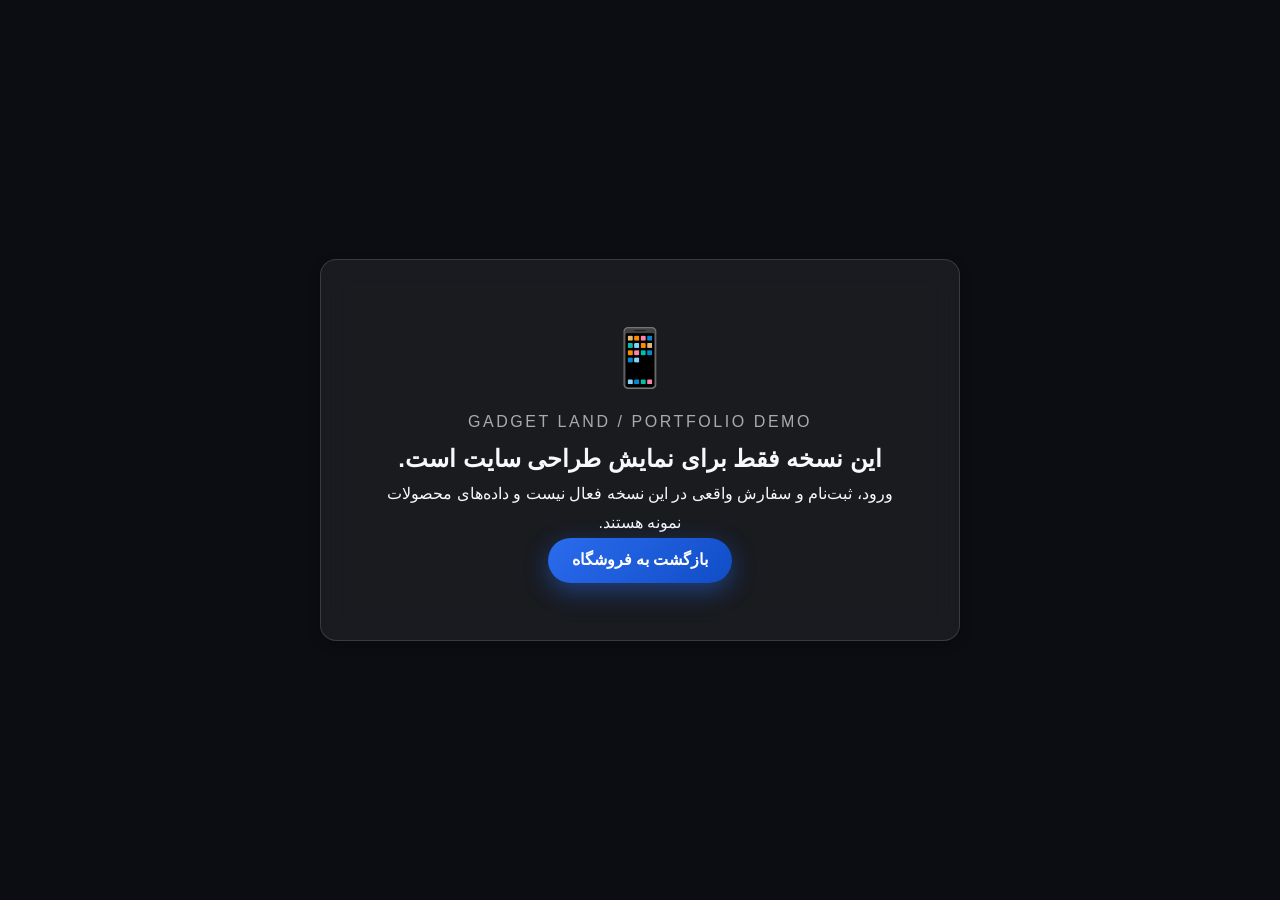
==== commit 33ddf8d6: "refactor: publish frontend demo" ====
--- a/account.html
+++ b/account.html
@@ -1,11 +1 @@
-<!doctype html><html lang="fa" dir="rtl"><head><meta charset="UTF-8"><meta name="viewport" content="width=device-width,initial-scale=1"><title>حساب من — گجت‌لند</title><link rel="preconnect" href="https://fonts.googleapis.com"><link rel="preconnect" href="https://fonts.gstatic.com" crossorigin><link href="https://fonts.googleapis.com/css2?family=Vazirmatn:wght@300;400;500;600;700;800&display=swap" rel="stylesheet"><link rel="stylesheet" href="styles.css?v=8"><link rel="stylesheet" href="responsive.css"><link rel="stylesheet" href="account.css"><link rel="stylesheet" href="account-enhancements.css?v=1"><link rel="stylesheet" href="customer-experience.css?v=1"><link rel="stylesheet" href="address-management.css?v=1"><link rel="stylesheet" href="auth-moderation.css?v=1"><link rel="stylesheet" href="gadget-theme.css?v=2"><link rel="stylesheet" href="account-gadget.css?v=1"></head><body class="account-page"><canvas id="account-fluid"></canvas><div class="grain"></div><header><a class="brand brand-logo" href="index.html"><span class="gadget-logo">📱 گجت‌لند</span></a><nav><a href="shop.html">فروشگاه</a><a href="index.html#features">مزایای گجت‌لند</a></nav><div class="actions"><button onclick="location.href='checkout.html'">سبد <span class="cart-count">۰</span></button></div></header>
-<main><section class="auth-shell"><div class="auth-art"><span class="eyebrow">GADGET LAND / MEMBER HUB</span><h1>مرکز فرمانِ<br><i>دنیای دیجیتال تو.</i></h1><p>سفارش‌ها، علاقه‌مندی‌ها و آدرس‌هایت همیشه یک‌جا، سریع و امن در دسترس تو هستند.</p><div class="auth-benefits"><span>⚡ ورود سریع</span><span>🔒 حساب امن</span><span>📦 پیگیری زنده</span></div><div class="auth-jewel" aria-hidden="true"><i></i></div><small>SMART SHOPPING EXPERIENCE / 2026</small></div><div class="auth-card"><div class="auth-card-head"><span class="auth-mark">GL</span><div><b>حساب گجت‌لند</b><small>در چند ثانیه وارد دنیای گجت‌ها شو</small></div></div><div class="auth-tabs"><button class="active" data-auth="login">ورود</button><button data-auth="register">ساخت حساب</button></div>
-<form class="auth-form active" data-form="login" novalidate><span class="eyebrow">WELCOME BACK</span><h2>دوباره خوش اومدی!</h2><p class="auth-intro">شماره موبایل و رمزت را وارد کن یا از ورود یک‌بارمصرف استفاده کن.</p><div class="field"><input name="phone" inputmode="numeric" autocomplete="tel" maxlength="11" placeholder=" " required><label>شماره موبایل</label><small></small></div><div class="field"><input name="password" type="password" autocomplete="current-password" placeholder=" " required><label>رمز عبور</label><button type="button" class="show-pass">نمایش</button><small></small></div><button class="submit-auth">ورود به حساب <span>←</span></button><button type="button" class="forgot-open">رمزت را فراموش کردی؟</button><p class="demo-note"><i>✓</i> اطلاعات ورود با اتصال امن به سرور بررسی می‌شود.</p></form>
-<form class="auth-form" data-form="register" novalidate><span class="eyebrow">CREATE YOUR ACCOUNT</span><h2>شروع یک تجربه هوشمند.</h2><p class="auth-intro">حسابت را بساز تا خرید و پیگیری سفارش‌ها ساده‌تر از همیشه باشد.</p><div class="field"><input name="name" autocomplete="name" placeholder=" " required><label>نام و نام خانوادگی</label><small></small></div><div class="field"><input name="phone" inputmode="numeric" autocomplete="tel" maxlength="11" placeholder=" " required><label>شماره موبایل</label><small></small></div><div class="field"><input name="password" type="password" autocomplete="new-password" placeholder=" " required><label>رمز عبور؛ حداقل ۸ کاراکتر</label><button type="button" class="show-pass">نمایش</button><small></small></div><label class="consent"><input type="checkbox" required><i></i><span>قوانین حریم خصوصی و شرایط عضویت را می‌پذیرم.</span></label><button class="submit-auth">ساخت حساب <span>←</span></button></form></div></section>
-<section class="dashboard"><aside class="dash-nav"><a class="brand brand-logo" href="index.html"><span class="gadget-logo">📱 گجت‌لند</span></a><div class="member"><div class="avatar">—</div><div><b data-user-name>در حال بارگذاری</b><small data-user-phone>—</small></div></div><nav><button class="active" data-panel="overview"><i>◇</i>نمای کلی</button><button data-panel="orders"><i>□</i>سفارش‌های من <span>۰</span></button><button data-panel="favorites"><i>♡</i>علاقه‌مندی‌ها <span>۰</span></button><button data-panel="addresses"><i>⌖</i>آدرس‌ها</button><button data-panel="profile"><i>○</i>اطلاعات حساب</button></nav><button class="logout">خروج از حساب ←</button></aside><div class="dash-content"><div class="dash-top"><div><span class="eyebrow">MY gadgetland</span><h1>سلام، <i data-first-name>دوست من</i>.</h1></div><a href="shop.html">ادامه خرید ←</a></div>
-<section class="dash-panel active" data-panel-view="overview"><div class="stat-grid"><article><span>در حال بارگذاری اطلاعات حساب…</span></article></div><div class="current-order"><p>در حال دریافت سفارش‌ها از سرور…</p></div></section>
-<section class="dash-panel" data-panel-view="orders"><div class="section-title"><div><span class="eyebrow">ORDER HISTORY</span><h2>سفارش‌های من</h2></div></div><div class="order-list"><p>در حال دریافت سفارش‌ها…</p></div></section>
-<section class="dash-panel" data-panel-view="favorites"><div class="section-title"><div><span class="eyebrow">SAVED PIECES</span><h2>علاقه‌مندی‌ها</h2></div></div><div class="favorite-grid"><p>در حال دریافت علاقه‌مندی‌ها…</p></div></section>
-<section class="dash-panel" data-panel-view="addresses"><div class="section-title"><div><span class="eyebrow">ADDRESS BOOK</span><h2>آدرس‌های من</h2></div><button class="add-address">+ آدرس جدید</button></div><div class="address-list"><p>در حال دریافت آدرس‌ها…</p></div><form class="address-form"></form></section>
-<section class="dash-panel" data-panel-view="profile"><div class="section-title"><div><span class="eyebrow">PROFILE</span><h2>اطلاعات حساب</h2></div></div><form class="profile-form"><p>در حال دریافت پروفایل…</p></form></section></div></section></main>
-<div class="forgot-modal"><div><button class="forgot-close">×</button><span class="eyebrow">RESET PASSWORD</span><h2>بازیابی رمز</h2><p>برای بازیابی امن حساب با پشتیبانی فروشگاه تماس بگیر.</p><div class="field"><input inputmode="numeric" placeholder=" "><label>شماره موبایل</label></div><button class="send-code">راهنمای بازیابی</button></div></div><div class="account-toast" role="status"></div><script src="account.js?v=12"></script><script src="customer-orders.js?v=1"></script><script src="account-otp.js?v=2"></script><script src="account-addresses.js?v=1"></script></body></html>
+<!doctype html><html lang="fa" dir="rtl"><head><meta charset="utf-8"><meta name="viewport" content="width=device-width,initial-scale=1"><title>حساب کاربری | گجت‌لند</title><link rel="stylesheet" href="css/style.css?v=4"></head><body><main style="min-height:100vh;display:grid;place-items:center;padding:32px"><section class="glass" style="max-width:640px;width:100%;padding:48px;text-align:center"><div style="font-size:56px">📱</div><p style="letter-spacing:.16em;text-transform:uppercase;opacity:.65">GADGET LAND / PORTFOLIO DEMO</p><h1>این نسخه فقط برای نمایش طراحی سایت است.</h1><p>ورود، ثبت‌نام و سفارش واقعی در این نسخه فعال نیست و داده‌های محصولات نمونه هستند.</p><a class="btn btn-primary" href="shop.html">بازگشت به فروشگاه</a></section></main></body></html>
--- a/css/style.css
+++ b/css/style.css
@@ -0,0 +1,988 @@
+/* ============================================================
+   گجت‌لند — استایل اصلی
+   Mobile-first, RTL, Glassmorphism, 8px rhythm
+   ============================================================ */
+
+/* ---------- متغیرهای سراسری ---------- */
+:root {
+  /* رمپ خاکستری خنثی — ۱۰ مرحله */
+  --gray-1: #f7f8fa;
+  --gray-2: #eef0f3;
+  --gray-3: #dfe2e7;
+  --gray-4: #c3c8cf;
+  --gray-5: #9aa1ab;
+  --gray-6: #6f7680;
+  --gray-7: #4b515a;
+  --gray-8: #31363d;
+  --gray-9: #1b1e24;
+  --gray-10: #0b0d12;
+
+  /* رنگ تأکیدی آبی hsl(220, 85%, 55%) */
+  --accent: hsl(220, 85%, 55%);
+  --accent-dark: hsl(220, 85%, 42%);
+  --accent-soft: hsla(188, 85%, 50%, 0.25);
+  --accent-glow: hsla(220, 85%, 55%, 0.45);
+
+  /* ریتم ۸ پیکسلی */
+  --space-1: 8px;
+  --space-2: 16px;
+  --space-3: 24px;
+  --space-4: 32px;
+  --space-5: 40px;
+  --space-6: 48px;
+  --space-8: 64px;
+  --space-12: 96px;
+
+  --radius-sm: 8px;
+  --radius-md: 16px;
+  --radius-lg: 24px;
+
+  --header-h: 64px;
+  --shadow-1: 0 4px 12px rgba(0, 0, 0, 0.25);
+  --shadow-2: 0 16px 40px rgba(0, 0, 0, 0.35);
+  --transition: 0.3s cubic-bezier(0.22, 1, 0.36, 1);
+
+  --bg: var(--gray-10);
+  --surface: rgba(255, 255, 255, 0.06);
+  --surface-border: rgba(255, 255, 255, 0.14);
+  --text: var(--gray-1);
+  --text-muted: var(--gray-4);
+}
+
+/* ---------- ریست ---------- */
+*, *::before, *::after { box-sizing: border-box; margin: 0; padding: 0; }
+
+html { scroll-behavior: smooth; }
+
+body {
+  font-family: "Vazirmatn", Tahoma, sans-serif;
+  background: var(--bg);
+  color: var(--text);
+  line-height: 1.8;
+  overflow-x: hidden;
+}
+
+body.modal-open { overflow: hidden; }
+
+.skip-link {
+  position: fixed;
+  top: 8px;
+  inset-inline-start: 8px;
+  z-index: 999;
+  padding: 8px 16px;
+  border-radius: 10px;
+  background: #fff;
+  color: #111827;
+  transform: translateY(-150%);
+  transition: transform var(--transition);
+}
+.skip-link:focus { transform: translateY(0); }
+
+img, canvas { display: block; max-width: 100%; }
+a { color: inherit; text-decoration: none; }
+ul { list-style: none; }
+button { font-family: inherit; cursor: pointer; }
+input { font-family: inherit; }
+button, input, select, textarea { font: inherit; }
+button:focus-visible, a:focus-visible, input:focus-visible, select:focus-visible, textarea:focus-visible, summary:focus-visible {
+  outline: 3px solid #67e8f9;
+  outline-offset: 3px;
+}
+
+/* ---------- اسکرول‌بار نرم ---------- */
+::-webkit-scrollbar { width: 10px; height: 10px; }
+::-webkit-scrollbar-track { background: var(--gray-9); }
+::-webkit-scrollbar-thumb {
+  background: linear-gradient(180deg, var(--accent), var(--accent-dark));
+  border-radius: 8px;
+  border: 2px solid var(--gray-9);
+}
+::-webkit-scrollbar-thumb:hover { background: var(--accent); }
+* { scrollbar-color: var(--accent) var(--gray-9); scrollbar-width: thin; }
+
+::selection { background: var(--accent); color: #fff; }
+
+.container {
+  width: min(calc(100% - 32px), 1200px);
+  margin-inline: auto;
+}
+
+.section { padding-block: var(--space-12); }
+
+.section-title {
+  font-size: clamp(28px, 4vw, 40px);
+  font-weight: 800;
+  text-align: center;
+  margin-bottom: var(--space-1);
+}
+
+.section-subtitle {
+  text-align: center;
+  color: var(--text-muted);
+  margin-bottom: var(--space-8);
+}
+
+/* ---------- شیشه‌ای (Glassmorphism) ---------- */
+.glass {
+  background: var(--surface);
+  border: 1px solid var(--surface-border);
+  border-radius: var(--radius-md);
+  backdrop-filter: blur(14px);
+  -webkit-backdrop-filter: blur(14px);
+  box-shadow: var(--shadow-1);
+}
+
+/* ---------- دکمه‌ها ---------- */
+.btn {
+  display: inline-block;
+  padding: var(--space-1) var(--space-3);
+  border: none;
+  border-radius: 999px;
+  font-size: 16px;
+  font-weight: 700;
+  transition: transform var(--transition), box-shadow var(--transition), background var(--transition);
+  position: relative;
+  overflow: hidden;
+  user-select: none;
+}
+
+.btn-primary {
+  background: linear-gradient(135deg, var(--accent), var(--accent-dark));
+  color: #fff;
+  box-shadow: 0 8px 24px var(--accent-glow);
+}
+.btn-primary:hover { transform: translateY(-4px); box-shadow: 0 14px 32px var(--accent-glow); }
+
+.btn-ghost {
+  background: transparent;
+  color: var(--text);
+  border: 1px solid var(--surface-border);
+  backdrop-filter: blur(8px);
+}
+.btn-ghost:hover { background: rgba(255, 255, 255, 0.08); transform: translateY(-4px); }
+
+.btn-lg { padding: var(--space-2) var(--space-5); font-size: 18px; }
+.btn-block { width: 100%; }
+
+/* افکت موج (Ripple) */
+.ripple { position: relative; overflow: hidden; }
+.ripple .ripple-ink {
+  position: absolute;
+  border-radius: 50%;
+  background: hsla(188, 85%, 50%, 0.25); /* corrected: 050% -> 50% */
+  transform: scale(0);
+  animation: rippleAnim 0.6s ease-out forwards;
+  pointer-events: none;
+}
+@keyframes rippleAnim { to { transform: scale(4); opacity: 0; } }
+
+/* ---------- هدر ---------- */
+.site-header {
+  position: fixed;
+  inset-inline: 0;
+  top: 0;
+  z-index: 100;
+  height: var(--header-h);
+  display: flex;
+  align-items: center;
+  transition: background var(--transition), box-shadow var(--transition);
+}
+.site-header.scrolled {
+  background: hsla(220, 20%, 8%, 0.75);
+  backdrop-filter: blur(16px);
+  -webkit-backdrop-filter: blur(16px);
+  box-shadow: var(--shadow-1);
+  border-bottom: 1px solid var(--surface-border);
+}
+
+.header-inner {
+  display: flex;
+  align-items: center;
+  justify-content: space-between;
+  gap: var(--space-2);
+}
+
+.logo { display: flex; align-items: center; gap: var(--space-1); font-weight: 900; font-size: 22px; }
+.logo-mark { font-size: 26px; }
+.logo-text em, .footer-logo em { font-style: normal; color: var(--accent); }
+
+.main-nav { display: none; }
+.main-nav ul { display: flex; align-items: center; gap: var(--space-3); }
+.nav-link { font-weight: 600; color: var(--text-muted); position: relative; transition: color var(--transition); }
+.nav-link::after {
+  content: "";
+  position: absolute;
+  bottom: -4px;
+  inset-inline-start: 0;
+  width: 0;
+  height: 2px;
+  background: var(--accent);
+  border-radius: 2px;
+  transition: width var(--transition);
+}
+.nav-link:hover { color: var(--text); }
+.nav-link:hover::after { width: 100%; }
+.category-trigger { border: 0; background: transparent; font: inherit; }
+.category-nav { position: relative; }
+.category-mega {
+  position: absolute;
+  top: calc(100% + 16px);
+  right: 50%;
+  width: min(520px, 80vw);
+  padding: 14px;
+  display: grid;
+  grid-template-columns: repeat(2, 1fr);
+  gap: 8px;
+  opacity: 0;
+  visibility: hidden;
+  transform: translate(50%, 10px);
+  transition: var(--transition);
+  background: rgba(17, 22, 32, .96);
+}
+.category-nav:hover .category-mega, .category-nav:focus-within .category-mega, .category-nav.open .category-mega { opacity: 1; visibility: visible; transform: translate(50%, 0); }
+.category-mega a { padding: 12px; border-radius: 10px; color: var(--text-muted); }
+.category-mega a:hover, .category-mega a:focus-visible { background: var(--surface); color: #fff; }
+
+.header-actions { display: flex; align-items: center; gap: var(--space-2); }
+.account-link { display: none; color: var(--text-muted); font-size: 14px; font-weight: 700; }
+.account-link:hover { color: var(--text); }
+
+.cart-btn {
+  background: var(--surface);
+  border: 1px solid var(--surface-border);
+  border-radius: 50%;
+  width: 44px;
+  height: 44px;
+  font-size: 20px;
+  position: relative;
+  backdrop-filter: blur(8px);
+  transition: transform var(--transition);
+}
+.cart-btn:hover { transform: scale(1.1); }
+
+.cart-badge {
+  position: absolute;
+  top: -6px;
+  inset-inline-start: -6px;
+  min-width: 20px;
+  height: 20px;
+  padding-inline: 4px;
+  background: var(--accent);
+  color: #fff;
+  font-size: 12px;
+  font-weight: 700;
+  border-radius: 999px;
+  display: grid;
+  place-items: center;
+  transition: transform 0.2s ease;
+}
+.cart-badge.pop { transform: scale(1.4); }
+
+/* همبرگر */
+.hamburger {
+  display: flex;
+  flex-direction: column;
+  align-items: flex-end;
+  justify-content: center;
+  gap: 5px;
+  width: 44px;
+  height: 44px;
+  background: transparent;
+  border: none;
+  z-index: 120;
+}
+.hamburger span {
+  display: block;
+  width: 24px;
+  height: 2px;
+  background: var(--text);
+  border-radius: 2px;
+  transition: transform var(--transition), opacity var(--transition);
+}
+.hamburger.open span:nth-child(1) { transform: translateY(7px) rotate(45deg); }
+.hamburger.open span:nth-child(2) { opacity: 0; }
+.hamburger.open span:nth-child(3) { transform: translateY(-7px) rotate(-45deg); }
+
+/* منوی موبایل */
+.mobile-menu {
+  position: fixed;
+  inset: 0;
+  z-index: 110;
+  background: hsla(220, 20%, 6%, 0.9);
+  backdrop-filter: blur(20px);
+  -webkit-backdrop-filter: blur(20px);
+  display: grid;
+  place-items: center;
+  opacity: 0;
+  visibility: hidden;
+  transition: opacity var(--transition), visibility var(--transition);
+}
+.mobile-menu.open { opacity: 1; visibility: visible; }
+.mobile-menu ul { text-align: center; }
+.mobile-menu a {
+  display: block;
+  font-size: 28px;
+  font-weight: 800;
+  padding: var(--space-1) 0;
+  transform: translateY(20px);
+  opacity: 0;
+  transition: transform 0.5s var(--transition), opacity 0.5s var(--transition);
+}
+.mobile-categories button { border: 0; background: transparent; color: var(--text); font-size: 28px; font-weight: 800; }
+#mobileCategoryLinks { display: none; }
+.mobile-categories.expanded #mobileCategoryLinks { display: block; }
+#mobileCategoryLinks a { font-size: 17px; color: var(--text-muted); padding: 4px; }
+.mobile-menu.open a { transform: translateY(0); opacity: 1; }
+.mobile-menu.open li:nth-child(2) a { transition-delay: 0.05s; }
+.mobile-menu.open li:nth-child(3) a { transition-delay: 0.1s; }
+.mobile-menu.open li:nth-child(4) a { transition-delay: 0.15s; }
+.mobile-menu.open li:nth-child(5) a { transition-delay: 0.2s; }
+.mobile-menu.open li:nth-child(6) a { transition-delay: 0.25s; }
+.mobile-menu a:hover { color: var(--accent); }
+
+/* ---------- هیرو ---------- */
+.hero {
+  position: relative;
+  min-height: 100vh;
+  min-height: 100svh;
+  display: flex;
+  align-items: center;
+  justify-content: center;
+  overflow: hidden;
+}
+#heroCanvas { position: absolute; inset: 0; width: 100%; height: 100%; z-index: 0; }
+.hero-overlay {
+  position: absolute;
+  inset: 0;
+  z-index: 1;
+  background:
+    radial-gradient(ellipse at 70% 30%, var(--accent-soft), transparent 55%),
+    linear-gradient(180deg, hsla(220, 25%, 5%, 0.5), hsla(220, 25%, 5%, 0.85));
+}
+.hero-content {
+  position: relative;
+  z-index: 2;
+  text-align: center;
+  padding-block: calc(var(--header-h) + var(--space-6)) var(--space-8);
+}
+.hero-title {
+  font-size: clamp(36px, 8vw, 80px);
+  font-weight: 900;
+  line-height: 1.35;
+  margin-bottom: var(--space-2);
+  background: linear-gradient(120deg, var(--text) 30%, var(--accent));
+  -webkit-background-clip: text;
+  background-clip: text;
+  -webkit-text-fill-color: transparent;
+}
+.hero-title { animation: heroCopyIn .7s cubic-bezier(.22,1,.36,1) both; }
+.hero-subtitle {
+  font-size: clamp(16px, 2.5vw, 22px);
+  color: var(--text-muted);
+  margin-bottom: var(--space-4);
+}
+.hero-subtitle { animation: heroCopyIn .7s .08s cubic-bezier(.22,1,.36,1) both; }
+.hero-cta { display: flex; gap: var(--space-2); justify-content: center; flex-wrap: wrap; animation: heroCopyIn .7s .16s cubic-bezier(.22,1,.36,1) both; }
+@keyframes heroCopyIn { from { transform: translateY(22px); } to { transform: translateY(0); } }
+
+.hero-scroll-hint {
+  position: absolute;
+  bottom: var(--space-3);
+  right: 50%;
+  z-index: 2;
+  font-size: 24px;
+  color: var(--text-muted);
+  animation: bounce 1.8s infinite;
+}
+@keyframes bounce { 0%, 100% { transform: translateY(0); } 50% { transform: translateY(10px); } }
+
+/* ---------- مزایا ---------- */
+.features-grid { display: grid; grid-template-columns: 1fr; gap: var(--space-2); }
+
+.feature-card {
+  padding: var(--space-3);
+  text-align: center;
+  transition: transform var(--transition), box-shadow var(--transition);
+}
+.feature-card:hover { transform: translateY(-8px) scale(1.03); box-shadow: var(--shadow-2); }
+.feature-icon { font-size: 48px; margin-bottom: var(--space-1); }
+.feature-card h3 { margin-bottom: var(--space-1); font-size: 20px; }
+.feature-card p { color: var(--text-muted); font-size: 15px; }
+
+/* ---------- محصولات ---------- */
+.shop-toolbar {
+  display: grid;
+  gap: 12px;
+  padding: 14px;
+  margin-bottom: 12px;
+}
+.product-search {
+  display: flex;
+  align-items: center;
+  gap: 8px;
+  min-width: 0;
+  padding: 0 14px;
+  border: 1px solid var(--surface-border);
+  border-radius: 12px;
+  background: rgba(255, 255, 255, 0.05);
+  color: var(--text-muted);
+}
+.product-search span { font-size: 28px; line-height: 1; }
+.product-search input {
+  width: 100%;
+  min-width: 0;
+  padding: 11px 0;
+  border: 0;
+  outline: 0;
+  background: transparent;
+  color: var(--text);
+}
+.product-search:focus-within { border-color: var(--accent); box-shadow: 0 0 0 3px var(--accent-soft); }
+.filter-chips { display: flex; gap: 8px; overflow-x: auto; padding: 2px; scrollbar-width: none; }
+.filter-chips::-webkit-scrollbar { display: none; }
+.filter-chip {
+  flex: 0 0 auto;
+  padding: 8px 14px;
+  border: 1px solid var(--surface-border);
+  border-radius: 999px;
+  background: transparent;
+  color: var(--text-muted);
+  font-weight: 700;
+  transition: var(--transition);
+}
+.filter-chip:hover, .filter-chip.active { background: var(--accent); border-color: var(--accent); color: #fff; }
+.sort-control { display: flex; align-items: center; justify-content: space-between; gap: 10px; color: var(--text-muted); }
+.sort-control select {
+  min-width: 135px;
+  padding: 9px 12px;
+  border: 1px solid var(--surface-border);
+  border-radius: 10px;
+  background: var(--gray-9);
+  color: var(--text);
+}
+.results-count { margin: 0 2px 18px; color: var(--text-muted); font-size: 14px; }
+.products-grid { display: grid; grid-template-columns: 1fr; gap: var(--space-2); }
+
+.product-card {
+  position: relative;
+  padding: var(--space-3);
+  text-align: center;
+  transition: transform var(--transition), box-shadow var(--transition);
+}
+.product-card:hover { transform: translateY(-8px) scale(1.03); box-shadow: var(--shadow-2); }
+.product-card[hidden] { display: none; }
+.product-card-link { display: block; color: inherit; }
+.product-media {
+  display: grid;
+  place-items: center;
+  aspect-ratio: 4 / 3;
+  margin: -12px -12px 16px;
+  overflow: hidden;
+  border-radius: 12px;
+  background: radial-gradient(circle at 50% 30%, rgba(59,130,246,.2), rgba(255,255,255,.03));
+}
+.product-media img { width: 100%; height: 100%; object-fit: cover; }
+.product-media span { font-size: 68px; filter: drop-shadow(0 10px 24px var(--accent-glow)); }
+.product-category { display: block; color: #67e8f9; margin-bottom: 3px; }
+.product-description { min-height: 48px; margin: 0 0 12px; color: var(--text-muted); font-size: 13px; display: -webkit-box; -webkit-box-orient: vertical; -webkit-line-clamp: 2; overflow: hidden; }
+.product-card .add-to-cart { width: 100%; }
+.btn:disabled { cursor: not-allowed; opacity: .5; transform: none; box-shadow: none; }
+
+.product-emoji {
+  font-size: 72px;
+  line-height: 1.2;
+  margin-bottom: var(--space-1);
+  filter: drop-shadow(0 8px 20px var(--accent-glow));
+  transition: transform var(--transition);
+}
+.product-card:hover .product-emoji { transform: scale(1.15) rotate(6deg); }
+
+.product-badge {
+  position: absolute;
+  top: var(--space-1);
+  inset-inline-start: var(--space-1);
+  background: var(--accent);
+  color: #fff;
+  font-size: 12px;
+  font-weight: 700;
+  padding: 2px 10px;
+  border-radius: 999px;
+  z-index: 2;
+}
+.badge-hot { background: linear-gradient(135deg, #ff5722, #e91e63); }
+
+.product-name { font-size: 18px; margin-bottom: var(--space-1); }
+.product-price {
+  font-size: 20px;
+  font-weight: 800;
+  color: var(--accent);
+  margin-bottom: var(--space-2);
+}
+
+/* قاب متحرک گرادیانی برای محصولات ویژه */
+.product-card.featured { border-radius: var(--radius-md); }
+.product-card.featured::before {
+  content: "";
+  position: absolute;
+  inset: -2px;
+  border-radius: inherit;
+  background: linear-gradient(120deg, var(--accent), #e91e63, #00e5ff, var(--accent));
+  background-size: 300% 300%;
+  animation: gradientBorder 6s linear infinite;
+  z-index: -1;
+  filter: blur(0px);
+  opacity: 0.9;
+}
+.product-card.featured::after {
+  content: "";
+  position: absolute;
+  inset: 0;
+  border-radius: var(--radius-md);
+  background: var(--gray-9);
+  z-index: -1;
+}
+@keyframes gradientBorder {
+  0% { background-position: 0% 50%; }
+  50% { background-position: 100% 50%; }
+  100% { background-position: 0% 50%; }
+}
+
+.empty-products {
+  padding: 48px 24px;
+  text-align: center;
+}
+.empty-products[hidden] { display: none; }
+.empty-products > span { display: block; font-size: 46px; margin-bottom: 8px; }
+.empty-products p { color: var(--text-muted); margin: 4px 0 20px; }
+.catalog-loading, .catalog-error { grid-column: 1 / -1; padding: 42px 24px; text-align: center; color: var(--text-muted); }
+.catalog-error span { display: grid; place-items: center; width: 42px; height: 42px; margin: 0 auto 12px; border-radius: 50%; background: #ef4444; color: #fff; font-weight: 900; }
+.catalog-error p { margin: 6px 0 18px; color: var(--text-muted); }
+.catalog-empty { grid-column: 1 / -1; text-align: center; color: var(--text-muted); }
+
+/* ---------- تیکر ---------- */
+.ticker {
+  overflow: hidden;
+  border-block: 1px solid var(--surface-border);
+  background: hsla(220, 20%, 8%, 0.6);
+  backdrop-filter: blur(10px);
+  padding-block: var(--space-1);
+}
+.ticker-track {
+  display: flex;
+  gap: var(--space-6);
+  width: max-content;
+  animation: marquee 28s linear infinite;
+}
+.ticker:hover .ticker-track { animation-play-state: paused; }
+.ticker-item {
+  font-weight: 700;
+  font-size: 18px;
+  white-space: nowrap;
+  color: var(--text-muted);
+}
+@keyframes marquee {
+  from { transform: translateX(0); }
+  to { transform: translateX(50%); } /* جهت RTL */
+}
+
+/* ---------- دسته‌بندی‌ها ---------- */
+.categories-grid { display: grid; grid-template-columns: repeat(2, 1fr); gap: var(--space-2); }
+
+.category-card {
+  padding: var(--space-3);
+  text-align: center;
+  transition: transform var(--transition), box-shadow var(--transition), border-color var(--transition);
+}
+.category-card:hover {
+  transform: translateY(-8px) scale(1.03);
+  box-shadow: var(--shadow-2);
+  border-color: var(--accent-glow);
+}
+.cat-icon { font-size: 44px; display: block; margin-bottom: var(--space-1); }
+.category-card h3 { font-size: 18px; margin-bottom: 2px; }
+.cat-count { font-size: 13px; color: var(--text-muted); }
+
+/* ---------- آمار ---------- */
+.stats-grid {
+  display: grid;
+  grid-template-columns: repeat(2, 1fr);
+  gap: var(--space-2);
+}
+.stat { padding: var(--space-3); text-align: center; }
+.stat-number {
+  display: block;
+  font-size: clamp(26px, 4vw, 42px);
+  font-weight: 900;
+  color: var(--accent);
+}
+.stat-label { color: var(--text-muted); font-size: 15px; }
+
+/* ---------- پشتیبانی و سوالات متداول ---------- */
+.support { padding-top: 0; }
+.support-grid {
+  display: grid;
+  gap: var(--space-3);
+  padding: clamp(24px, 6vw, 64px);
+  border: 1px solid var(--surface-border);
+  border-radius: var(--radius-lg);
+  background:
+    radial-gradient(circle at 10% 10%, var(--accent-soft), transparent 38%),
+    rgba(255, 255, 255, 0.035);
+}
+.eyebrow { display: block; color: #67e8f9; font-size: 13px; font-weight: 800; letter-spacing: .06em; margin-bottom: 8px; }
+.support-copy h2 { max-width: 520px; font-size: clamp(28px, 4vw, 46px); line-height: 1.35; }
+.support-copy p { max-width: 580px; color: var(--text-muted); margin: 14px 0 24px; }
+.support-actions { display: flex; flex-wrap: wrap; gap: 10px; }
+.faq-list h2 { font-size: 24px; margin-bottom: 12px; }
+.faq-list details { border-bottom: 1px solid var(--surface-border); }
+.faq-list summary { position: relative; padding: 16px 0 16px 28px; font-weight: 800; cursor: pointer; list-style: none; }
+.faq-list summary::-webkit-details-marker { display: none; }
+.faq-list summary::before { content: "+"; position: absolute; inset-inline-end: 2px; color: var(--accent); font-size: 22px; }
+.faq-list details[open] summary::before { content: "−"; }
+.faq-list details p { padding: 0 0 18px; color: var(--text-muted); font-size: 14px; }
+
+/* ---------- خبرنامه ---------- */
+.newsletter-box {
+  padding: var(--space-6) var(--space-3);
+  text-align: center;
+  background:
+    radial-gradient(ellipse at 20% 0%, var(--accent-soft), transparent 60%),
+    var(--surface);
+}
+.newsletter-box h2 { font-size: clamp(24px, 3vw, 32px); margin-bottom: var(--space-1); }
+.newsletter-box > p { color: var(--text-muted); margin-bottom: var(--space-3); }
+#newsletterForm {
+  display: flex;
+  flex-direction: column;
+  gap: var(--space-1);
+  max-width: 480px;
+  margin-inline: auto;
+}
+#newsletterEmail {
+  padding: var(--space-1) var(--space-2);
+  border-radius: 999px;
+  border: 1px solid var(--surface-border);
+  background: rgba(255, 255, 255, 0.08);
+  color: var(--text);
+  text-align: center;
+  outline: none;
+  transition: border-color var(--transition), box-shadow var(--transition);
+}
+#newsletterEmail:focus { border-color: var(--accent); box-shadow: 0 0 0 4px var(--accent-soft); }
+.newsletter-msg { margin-top: var(--space-1); font-weight: 700; min-height: 28px; }
+.newsletter-msg.ok { color: #4ade80; }
+.newsletter-msg.err { color: #f87171; }
+
+/* ---------- فوتر ---------- */
+.site-footer {
+  border-top: 1px solid var(--surface-border);
+  background: hsla(220, 20%, 6%, 0.8);
+  padding-block: var(--space-8) var(--space-2);
+}
+.footer-grid {
+  display: grid;
+  grid-template-columns: 1fr;
+  gap: var(--space-3);
+  padding-bottom: var(--space-4);
+}
+.footer-col h4 { margin-bottom: var(--space-1); font-size: 17px; }
+.footer-col p, .footer-col li { color: var(--text-muted); font-size: 14px; }
+.footer-col li { padding-block: 2px; }
+.footer-col a:hover { color: var(--accent); }
+.footer-link { padding: 0; border: 0; background: transparent; color: inherit; }
+.footer-link:hover { color: var(--accent); }
+.footer-logo { font-size: 24px; font-weight: 900; margin-bottom: var(--space-1); }
+.footer-bottom {
+  text-align: center;
+  padding-top: var(--space-2);
+  border-top: 1px solid var(--surface-border);
+  color: var(--text-muted);
+  font-size: 14px;
+}
+
+/* ---------- کشوی سبد خرید ---------- */
+.cart-overlay {
+  position: fixed;
+  inset: 0;
+  z-index: 150;
+  background: rgba(0, 0, 0, 0.6);
+  backdrop-filter: blur(4px);
+  opacity: 0;
+  visibility: hidden;
+  transition: opacity var(--transition), visibility var(--transition);
+}
+.cart-overlay.open { opacity: 1; visibility: visible; }
+
+.cart-drawer {
+  position: fixed;
+  top: 0;
+  right: 0;
+  left: auto;
+  height: 100dvh;
+  width: min(92vw, 400px);
+  z-index: 160;
+  background: hsla(220, 20%, 9%, 0.92);
+  backdrop-filter: blur(20px);
+  -webkit-backdrop-filter: blur(20px);
+  border-inline-end: 1px solid var(--surface-border);
+  display: flex;
+  flex-direction: column;
+  transform: translateX(110%);
+  transition: transform 0.45s cubic-bezier(0.22, 1, 0.36, 1);
+  box-shadow: var(--shadow-2);
+}
+.cart-drawer.open { transform: translateX(0); }
+
+.cart-head {
+  display: flex;
+  align-items: center;
+  justify-content: space-between;
+  padding: var(--space-2) var(--space-3);
+  border-bottom: 1px solid var(--surface-border);
+}
+.cart-head h3 { font-size: 20px; }
+.cart-close {
+  background: transparent;
+  border: none;
+  color: var(--text-muted);
+  font-size: 20px;
+  transition: color var(--transition), transform var(--transition);
+}
+.cart-close:hover { color: #f87171; transform: rotate(90deg); }
+
+.cart-items { flex: 1; overflow-y: auto; padding: var(--space-2); }
+.cart-empty { text-align: center; color: var(--text-muted); padding-block: var(--space-6); }
+
+.cart-item {
+  display: grid;
+  grid-template-columns: auto 1fr auto;
+  align-items: center;
+  gap: var(--space-1);
+  padding: var(--space-1);
+  margin-bottom: var(--space-1);
+  background: rgba(255, 255, 255, 0.05);
+  border: 1px solid var(--surface-border);
+  border-radius: var(--radius-sm);
+}
+.cart-item-emoji { font-size: 32px; }
+.cart-item-media { display: grid; place-items: center; width: 52px; height: 52px; overflow: hidden; border-radius: 10px; background: var(--surface); font-size: 24px; }
+.cart-item-media img { width: 100%; height: 100%; object-fit: cover; }
+.cart-item-name { font-size: 14px; font-weight: 700; }
+.cart-item-price { font-size: 13px; color: var(--accent); }
+
+.cart-item-qty {
+  display: flex;
+  align-items: center;
+  gap: var(--space-1);
+  grid-column: 2 / 4;
+  justify-content: flex-start;
+}
+.qty-btn {
+  width: 26px;
+  height: 26px;
+  border-radius: 50%;
+  border: 1px solid var(--surface-border);
+  background: rgba(255, 255, 255, 0.08);
+  color: var(--text);
+  font-weight: 800;
+  transition: background var(--transition);
+}
+.qty-btn:hover { background: var(--accent); }
+.qty-val { min-width: 24px; text-align: center; font-weight: 700; }
+
+.cart-item-remove {
+  background: transparent;
+  border: none;
+  color: #f87171;
+  font-size: 16px;
+  grid-row: 1 / 3;
+  grid-column: 3;
+  align-self: start;
+}
+
+.cart-foot {
+  padding: var(--space-2) var(--space-3);
+  border-top: 1px solid var(--surface-border);
+}
+.cart-total-row {
+  display: flex;
+  justify-content: space-between;
+  align-items: center;
+  margin-bottom: var(--space-2);
+  font-size: 17px;
+}
+.cart-total-row strong { color: var(--accent); font-size: 20px; }
+
+/* ---------- مودال‌ها و فرم پرداخت ---------- */
+.modal {
+  width: min(92vw, 640px);
+  max-height: 90vh;
+  padding: 0;
+  border: 1px solid var(--surface-border);
+  border-radius: var(--radius-lg);
+  background: transparent;
+  color: var(--text);
+  overflow: visible;
+}
+.modal::backdrop { background: rgba(2, 6, 23, .78); backdrop-filter: blur(7px); }
+.modal[open] { animation: modalIn .25s ease-out; }
+@keyframes modalIn { from { opacity: 0; transform: translateY(16px) scale(.98); } }
+.modal-card {
+  max-height: 90vh;
+  overflow-y: auto;
+  padding: clamp(20px, 5vw, 36px);
+  border-radius: inherit;
+  background: linear-gradient(155deg, #171b24, #0d1017);
+  box-shadow: var(--shadow-2);
+}
+.modal-card.compact { max-width: 520px; }
+.modal-head { display: flex; align-items: flex-start; justify-content: space-between; gap: 16px; margin-bottom: 16px; }
+.modal-head h2 { line-height: 1.3; }
+.modal-close { flex: 0 0 auto; width: 38px; height: 38px; border: 1px solid var(--surface-border); border-radius: 50%; background: var(--surface); color: var(--text); }
+.modal-description { color: var(--text-muted); margin-bottom: 18px; }
+.checkout-summary { display: flex; justify-content: space-between; gap: 12px; padding: 12px 16px; margin-bottom: 20px; border: 1px solid var(--surface-border); border-radius: 12px; background: var(--surface); }
+.checkout-summary strong { color: #67e8f9; }
+.form-grid { display: grid; gap: 14px; margin-bottom: 8px; }
+.form-grid label, .single-field { display: grid; gap: 6px; font-size: 14px; font-weight: 700; }
+.form-grid input, .form-grid textarea, .single-field input {
+  width: 100%;
+  padding: 11px 13px;
+  border: 1px solid var(--surface-border);
+  border-radius: 10px;
+  background: rgba(255,255,255,.06);
+  color: var(--text);
+  outline: none;
+  resize: vertical;
+}
+.form-grid input:focus, .form-grid textarea:focus, .single-field input:focus { border-color: var(--accent); box-shadow: 0 0 0 3px var(--accent-soft); }
+.form-error { min-height: 26px; color: #fca5a5; font-size: 13px; }
+.tracking-result { min-height: 28px; margin: 10px 0; color: #86efac; font-weight: 700; }
+.policy-list { display: grid; gap: 14px; margin: 20px 0 26px; }
+.policy-list li { display: flex; gap: 12px; color: var(--text-muted); }
+.policy-list span { flex: 0 0 auto; display: grid; place-items: center; width: 28px; height: 28px; border-radius: 50%; background: var(--accent); color: #fff; font-weight: 800; }
+
+/* ---------- Toast ---------- */
+.toast {
+  position: fixed;
+  bottom: var(--space-3);
+  right: 50%;
+  transform: translateX(50%) translateY(120%);
+  z-index: 200;
+  background: hsla(220, 20%, 10%, 0.9);
+  border: 1px solid var(--surface-border);
+  backdrop-filter: blur(14px);
+  color: var(--text);
+  padding: var(--space-1) var(--space-3);
+  border-radius: 999px;
+  font-weight: 700;
+  box-shadow: var(--shadow-2);
+  transition: transform 0.4s cubic-bezier(0.22, 1, 0.36, 1);
+}
+.toast.show { transform: translateX(50%) translateY(0); }
+
+/* ---------- Reveal fallback (IntersectionObserver) ---------- */
+.reveal { opacity: 0; transform: translateY(32px); transition: opacity 0.7s ease, transform 0.7s cubic-bezier(0.22, 1, 0.36, 1); }
+.reveal.visible { opacity: 1; transform: translateY(0); }
+
+/* ---------- صفحه‌های بزرگ‌تر ---------- */
+@media (min-width: 640px) {
+  .features-grid { grid-template-columns: repeat(2, 1fr); }
+  .products-grid { grid-template-columns: repeat(2, 1fr); }
+  .categories-grid { grid-template-columns: repeat(3, 1fr); }
+  .stats-grid { grid-template-columns: repeat(4, 1fr); }
+  #newsletterForm { flex-direction: row; }
+  .shop-toolbar { grid-template-columns: minmax(200px, 1fr) auto; align-items: center; }
+  .filter-chips { grid-column: 1 / -1; }
+  .form-grid { grid-template-columns: 1fr 1fr; }
+  .field-full { grid-column: 1 / -1; }
+}
+
+@media (min-width: 992px) {
+  .main-nav { display: block; }
+  .hamburger { display: none; }
+  .account-link { display: inline-flex; }
+  .features-grid { grid-template-columns: repeat(4, 1fr); }
+  .products-grid { grid-template-columns: repeat(4, 1fr); }
+  .categories-grid { grid-template-columns: repeat(6, 1fr); }
+  .footer-grid { grid-template-columns: 2fr 1fr 1fr 1.4fr; }
+  .newsletter-box { padding: var(--space-8) var(--space-6); }
+  .shop-toolbar { grid-template-columns: minmax(220px, .9fr) 1.5fr auto; }
+  .filter-chips { grid-column: auto; justify-content: center; }
+  .support-grid { grid-template-columns: 1.05fr .95fr; align-items: center; }
+}
+
+/* ---------- prefers-reduced-motion ---------- */
+@media (prefers-reduced-motion: reduce) {
+  html { scroll-behavior: auto; }
+  *, *::before, *::after {
+    animation-duration: 0.01ms !important;
+    animation-iteration-count: 1 !important;
+    transition-duration: 0.01ms !important;
+  }
+  .reveal { opacity: 1; transform: none; }
+  .ticker-track { animation: none; }
+  .hero-scroll-hint { animation: none; }
+}
+
+/* ---------- Home editorial imagery ---------- */
+.visual-edit { padding-top: clamp(64px, 9vw, 118px); }
+.visual-edit-head, .rail-head { display: flex; align-items: end; justify-content: space-between; gap: 28px; margin-bottom: 28px; }
+.visual-edit-head h2, .rail-head h2 { max-width: 760px; margin: 5px 0 0; font-size: clamp(31px, 5vw, 68px); line-height: 1.12; letter-spacing: -.035em; }
+.editorial-all { flex: 0 0 auto; padding: 11px 17px; border: 1px solid var(--surface-border); border-radius: 999px; color: #bfdbfe; font-size: 13px; transition: .3s ease; }
+.editorial-all:hover { border-color: var(--accent); background: var(--accent-soft); }
+.visual-edit-grid { display: grid; grid-template-columns: repeat(12, 1fr); gap: 14px; }
+.visual-tile { grid-column: span 5; min-height: 340px; position: relative; overflow: hidden; border: 1px solid var(--surface-border); border-radius: 25px; background: #0a1220; box-shadow: 0 24px 70px rgba(0,0,0,.2); }
+.visual-tile-wide { grid-column: span 7; }
+.visual-tile img { width: 100%; height: 100%; position: absolute; inset: 0; object-fit: cover; transition: transform .8s cubic-bezier(.22,1,.36,1), filter .5s ease; }
+.visual-tile::after { content: ""; position: absolute; inset: 0; background: linear-gradient(180deg, transparent 35%, rgba(2,6,16,.93)); }
+.visual-tile span { position: absolute; z-index: 1; right: 25px; bottom: 24px; display: grid; gap: 3px; }
+.visual-tile small { color: #67e8f9; font-size: 11px; }
+.visual-tile strong { font-size: clamp(20px, 2.5vw, 32px); }
+.visual-tile:hover img { transform: scale(1.055); filter: saturate(1.12); }
+
+/* ---------- Product rails ---------- */
+.product-rail-section { overflow: hidden; }
+.product-rail-alt { padding-top: 0; }
+.rail-head p { margin: 8px 0 0; color: var(--text-muted); }
+.rail-nav { display: flex; gap: 8px; direction: ltr; }
+.rail-nav button { width: 46px; height: 46px; border: 1px solid var(--surface-border); border-radius: 50%; background: rgba(255,255,255,.045); color: #fff; cursor: pointer; transition: .25s ease; }
+.rail-nav button:hover { border-color: var(--accent); background: var(--accent); transform: translateY(-2px); }
+.product-rail { display: grid; grid-auto-flow: column; grid-auto-columns: minmax(245px, 285px); gap: 14px; overflow-x: auto; overscroll-behavior-inline: contain; scroll-snap-type: inline mandatory; scrollbar-width: none; padding: 5px 2px 22px; scroll-behavior: smooth; }
+.product-rail::-webkit-scrollbar { display: none; }
+.rail-card { min-width: 0; position: relative; scroll-snap-align: start; padding: 10px 10px 16px; border: 1px solid var(--surface-border); border-radius: 20px; background: rgba(255,255,255,.038); }
+.rail-card figure { height: 218px; margin: 0 0 14px; display: grid; place-items: center; overflow: hidden; border-radius: 14px; background: radial-gradient(circle at 50% 35%, rgba(47,111,237,.28), #101722 68%); }
+.rail-card figure img { width: 100%; height: 100%; object-fit: cover; transition: transform .5s ease; }
+.rail-card figure span { font-size: 54px; }
+.rail-card:hover figure img { transform: scale(1.045); }
+.rail-card small { color: #67e8f9; font-size: 11px; }
+.rail-card h3 { min-height: 50px; margin: 7px 0; font-size: 16px; line-height: 1.55; }
+.rail-card-price { display: flex; justify-content: space-between; align-items: center; margin-top: 13px; }
+.rail-card-price strong { color: #dbeafe; font-size: 15px; }
+.rail-card-price button { width: 36px; height: 36px; border: 0; border-radius: 50%; background: var(--accent); color: #fff; cursor: pointer; }
+.rail-card-price button:disabled { background: #303847; color: #778296; }
+.rail-loading { min-height: 270px; display: grid; place-items: center; color: var(--text-muted); }
+
+/* ---------- Refined catalog controls ---------- */
+.shop-toolbar { border-radius: 22px; background: linear-gradient(135deg, rgba(255,255,255,.065), rgba(255,255,255,.025)); box-shadow: 0 22px 60px rgba(0,0,0,.18); }
+.filter-chips { flex-wrap: wrap; overflow: visible; justify-content: flex-start; }
+.filter-chip { min-height: 42px; padding-inline: 17px; background: rgba(255,255,255,.03); }
+.sort-control { min-height: 52px; padding: 5px 7px 5px 14px; border: 1px solid var(--surface-border); border-radius: 14px; background: rgba(9,14,24,.86); }
+.sort-control select { min-width: 150px; height: 40px; padding: 0 13px 0 34px; border: 0; border-radius: 10px; outline: 0; background-color: #182131; background-image: linear-gradient(45deg,transparent 50%,#67e8f9 50%),linear-gradient(135deg,#67e8f9 50%,transparent 50%); background-position: 15px 17px,10px 17px; background-size: 5px 5px,5px 5px; background-repeat: no-repeat; appearance: none; cursor: pointer; }
+.categories-grid { grid-template-columns: repeat(5, minmax(0, 1fr)); }
+
+@media (max-width: 991px) {
+  .visual-tile, .visual-tile-wide { grid-column: span 6; min-height: 300px; }
+  .categories-grid { grid-template-columns: repeat(3, 1fr); }
+}
+@media (max-width: 639px) {
+  .visual-edit-head, .rail-head { align-items: flex-start; flex-direction: column; }
+  .visual-edit-grid { grid-template-columns: 1fr; }
+  .visual-tile, .visual-tile-wide { grid-column: auto; min-height: 285px; }
+  .visual-tile span { right: 18px; bottom: 18px; }
+  .rail-head { margin-bottom: 18px; }
+  .rail-nav { align-self: flex-end; }
+  .product-rail { grid-auto-columns: minmax(220px, 82vw); }
+  .filter-chips { flex-wrap: nowrap; overflow-x: auto; justify-content: flex-start; }
+  .categories-grid { grid-template-columns: repeat(2, 1fr); }
+}
+.product-price .sale-price,.rail-card-price .sale-price{display:grid;gap:2px}.product-price .sale-price del,.rail-card-price .sale-price del{font-size:9px;color:#718096}.product-price .sale-price strong,.rail-card-price .sale-price strong{color:#fb7185}
